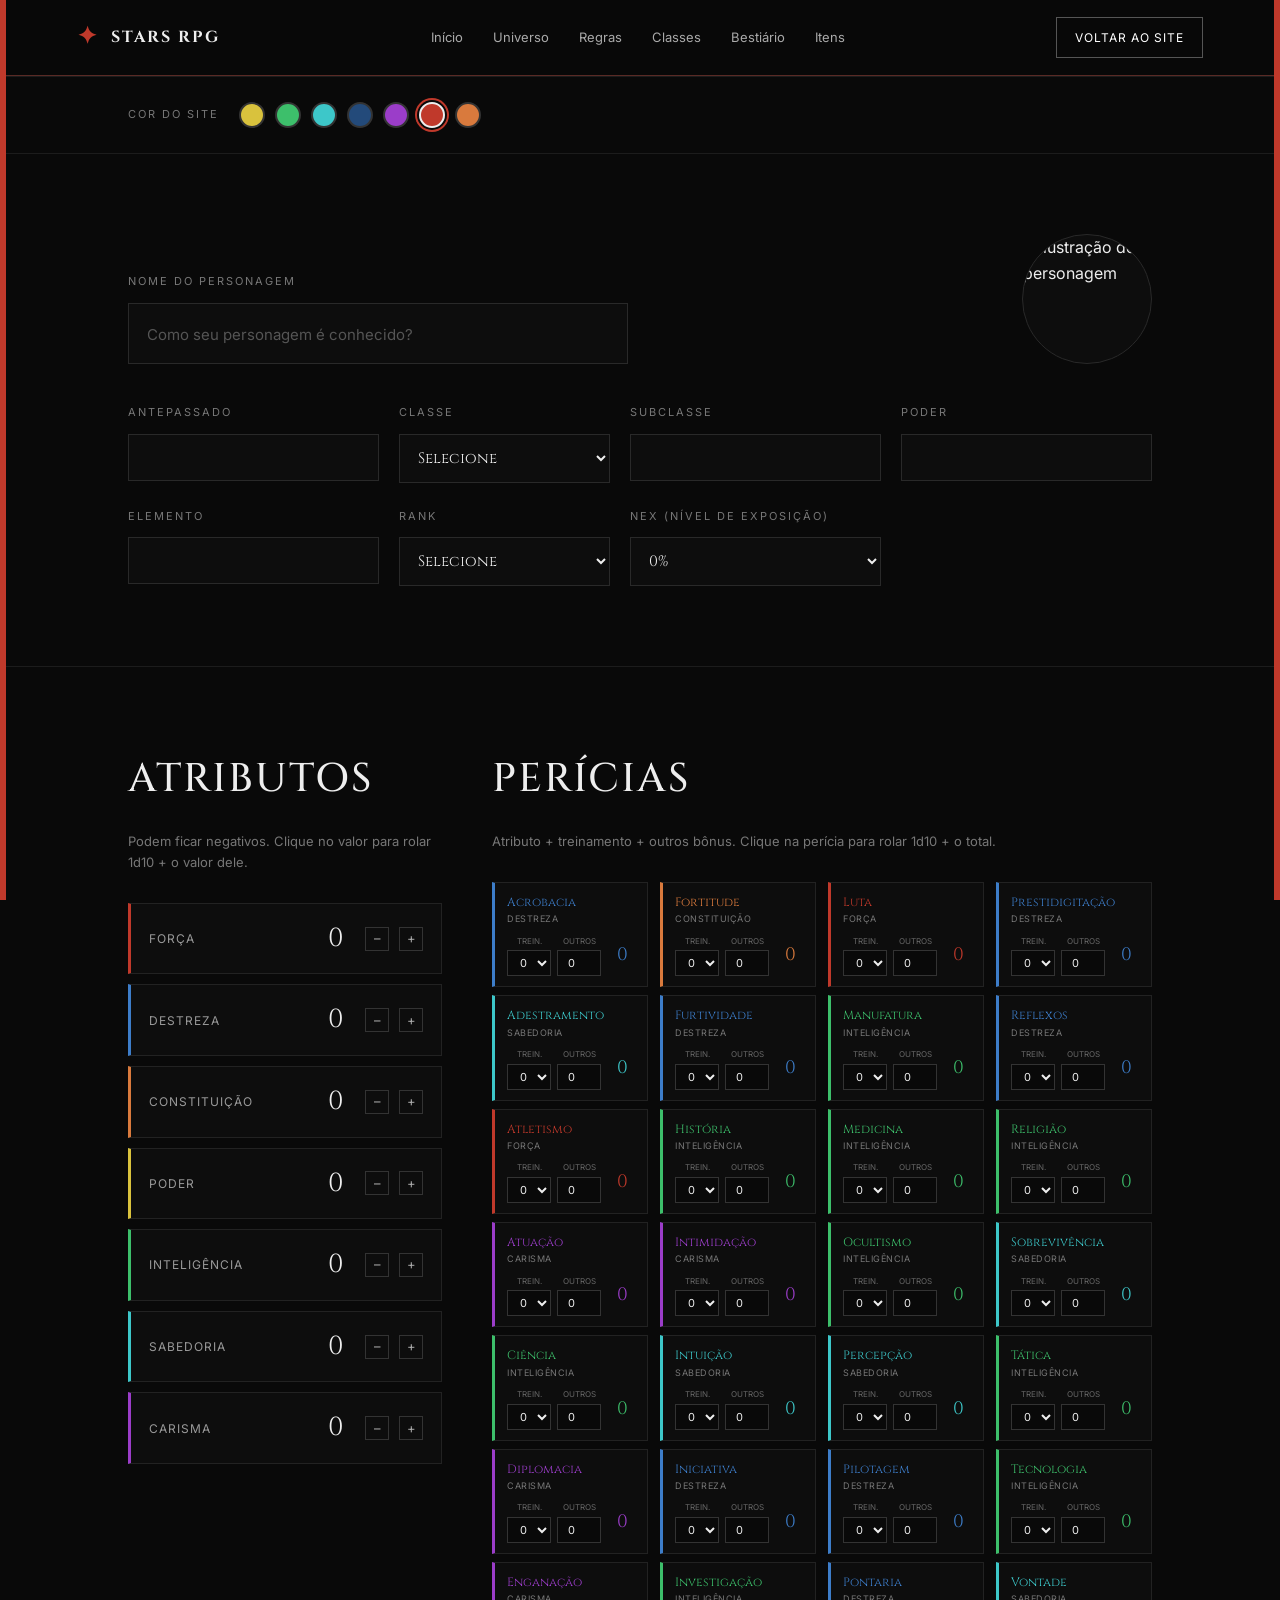
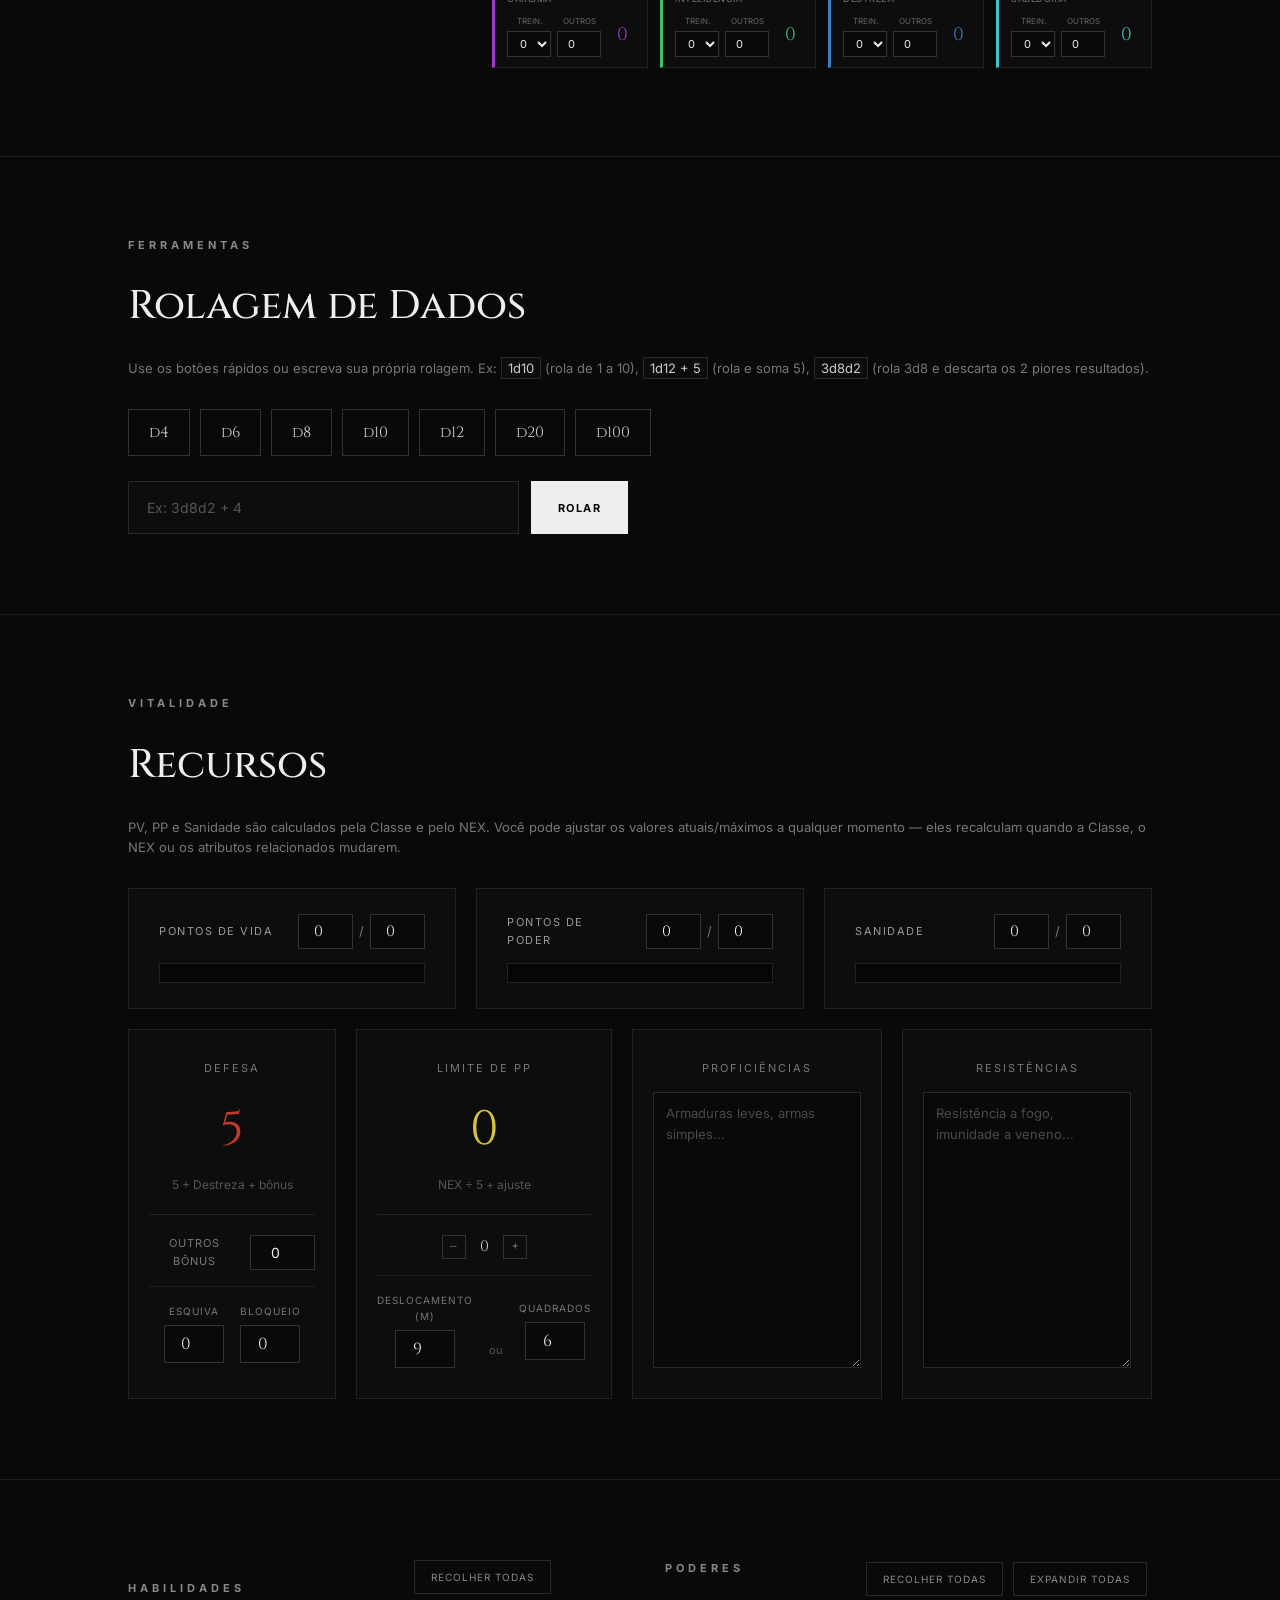
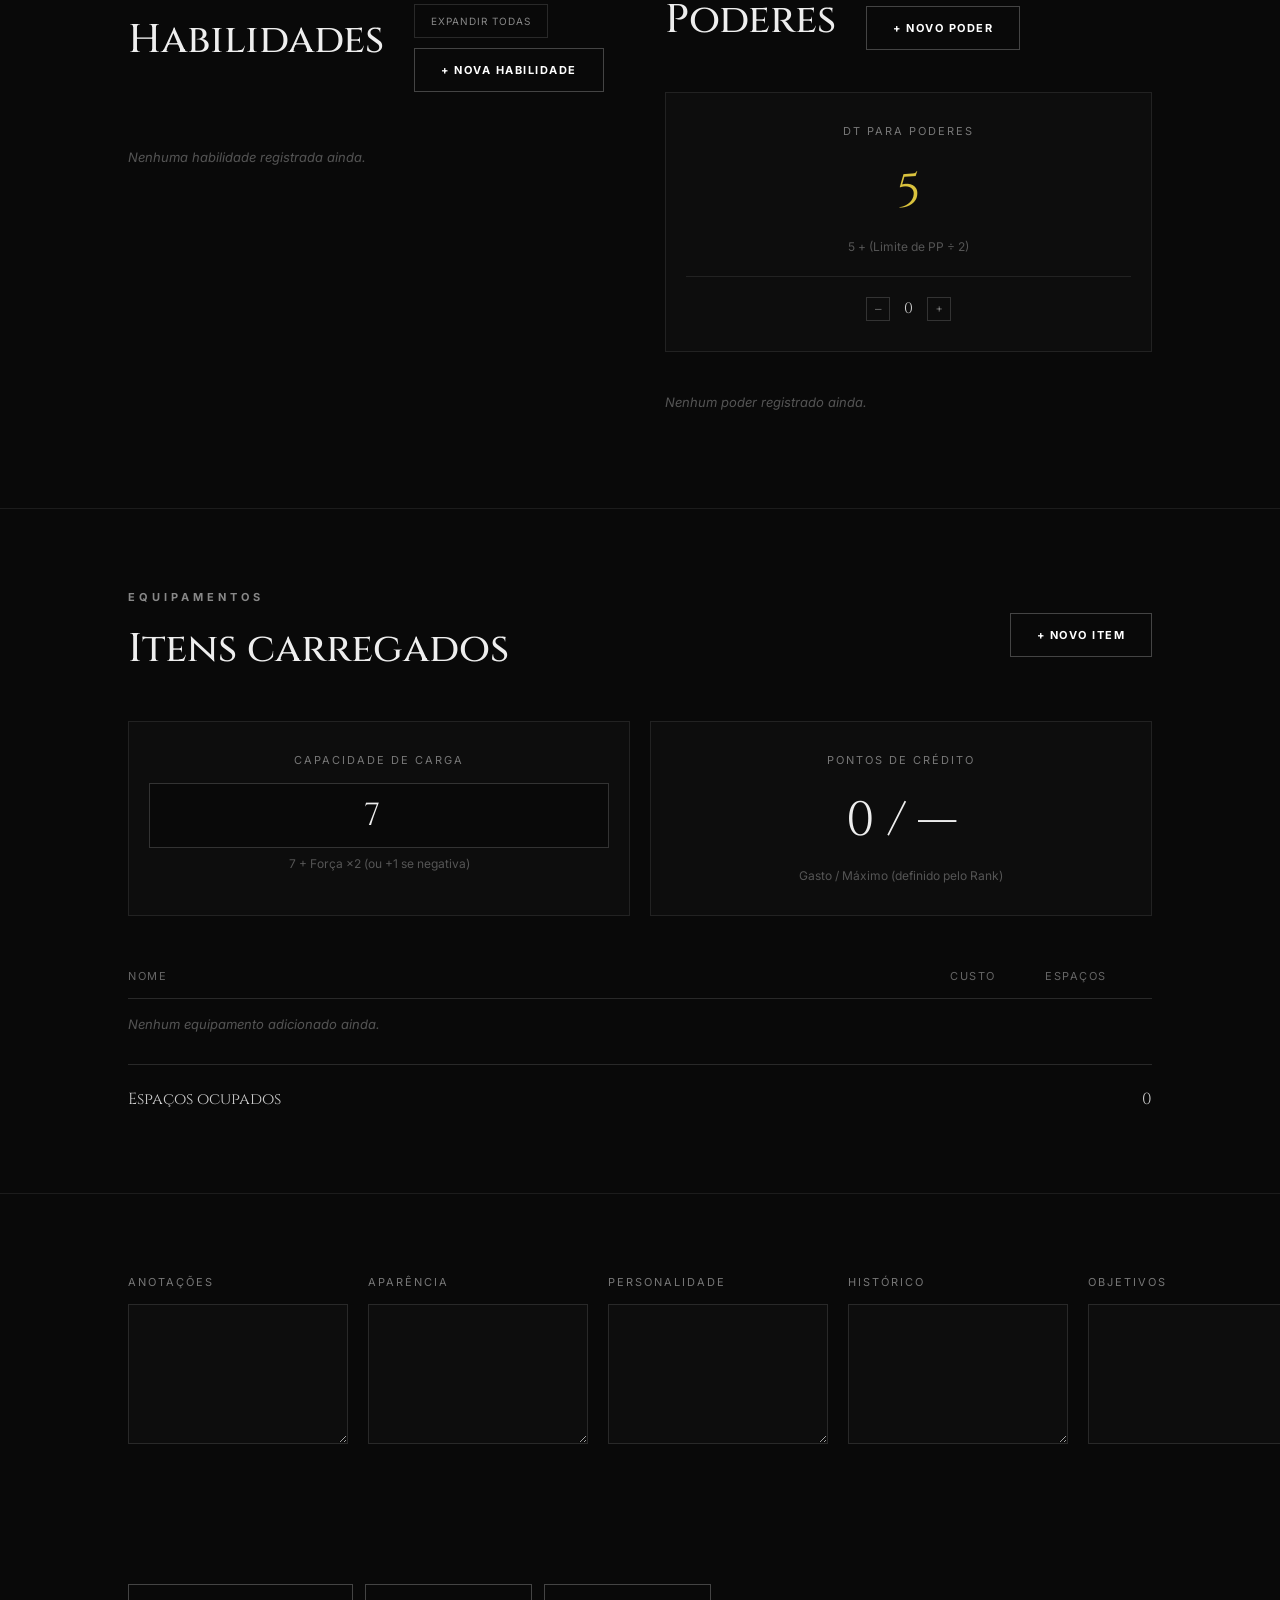
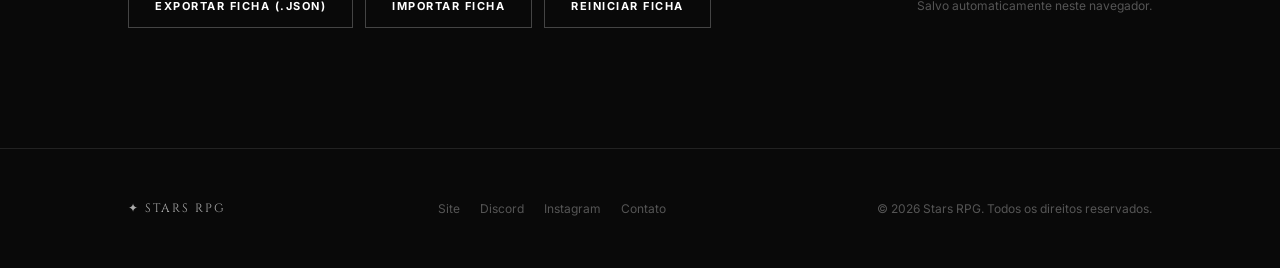
==== ficha.html @ d57bffa5 "Add files via upload" ====
<!DOCTYPE html>
<html lang="pt-BR">
<head>
    <meta charset="UTF-8">
    <meta name="viewport" content="width=device-width, initial-scale=1.0">

    <title>Criar Personagem — Stars RPG</title>

    <link rel="preconnect" href="https://fonts.googleapis.com">
    <link rel="preconnect" href="https://fonts.gstatic.com" crossorigin>

    <link href="https://fonts.googleapis.com/css2?family=Cinzel:wght@400;500;600;700;800&family=Inter:wght@300;400;500;600;700&display=swap" rel="stylesheet">

    <link rel="stylesheet" href="style.css">
    <link rel="stylesheet" href="ficha.css">
</head>

<body>

    <!-- ================= NAVBAR ================= -->

    <header class="navbar">

        <div class="logo">
            <span class="logo-symbol">✦</span>
            <span>STARS RPG</span>
        </div>

        <nav id="main-nav">
            <a href="index.html#inicio">Início</a>
            <a href="index.html#universo">Universo</a>
            <a href="index.html#regras">Regras</a>
            <a href="index.html#classes">Classes</a>
            <a href="index.html#bestiario">Bestiário</a>
            <a href="index.html#itens">Itens</a>
        </nav>

        <a href="index.html" class="character-button">
            Voltar ao site
        </a>

        <button class="menu-button" onclick="toggleMenu()">
            ☰
        </button>

    </header>


    <main class="sheet-page">

        <!-- ================= TEMA DO SITE ================= -->

        <section class="sheet-block theme-block">

            <span class="theme-label">Cor do site</span>

            <div class="theme-swatches" id="theme-swatches">
                <button type="button" class="theme-swatch" data-theme="amarelo" aria-label="Amarelo"></button>
                <button type="button" class="theme-swatch" data-theme="verde" aria-label="Verde"></button>
                <button type="button" class="theme-swatch" data-theme="ciano" aria-label="Ciano"></button>
                <button type="button" class="theme-swatch" data-theme="azul-escuro" aria-label="Azul Escuro"></button>
                <button type="button" class="theme-swatch" data-theme="roxo" aria-label="Roxo"></button>
                <button type="button" class="theme-swatch" data-theme="vermelho" aria-label="Vermelho"></button>
                <button type="button" class="theme-swatch" data-theme="laranja" aria-label="Laranja"></button>
            </div>

        </section>


        <!-- ================= IDENTIDADE ================= -->

        <section class="sheet-block identity-block">

            <div class="identity-layout">

                <div class="field-group">
                    <label for="char-name">Nome do personagem</label>
                    <input
                        type="text"
                        id="char-name"
                        placeholder="Como seu personagem é conhecido?"
                        autocomplete="off"
                    >
                </div>

                <div class="identity-portrait" id="identity-portrait" title="Clique para escolher uma foto">
                    <img src="assets/personagem-exemplo.png" alt="Ilustração de personagem" id="portrait-img">
                    <div class="identity-portrait-overlay">Trocar foto</div>
                    <input type="file" id="portrait-input" accept="image/*" hidden>
                </div>

            </div>

            <div class="identity-details-grid">

                <div class="field-group">
                    <label for="char-antepassado">Antepassado</label>
                    <input type="text" id="char-antepassado" autocomplete="off">
                </div>

                <div class="field-group">
                    <label for="char-classe">Classe</label>
                    <select id="char-classe">
                        <option value="">Selecione</option>
                        <option value="duelista">Duelista</option>
                        <option value="especialista">Especialista</option>
                        <option value="individualista">Individualista</option>
                    </select>
                </div>

                <div class="field-group">
                    <label for="char-subclasse">Subclasse</label>
                    <input type="text" id="char-subclasse" autocomplete="off">
                </div>

                <div class="field-group">
                    <label for="char-poder">Poder</label>
                    <input type="text" id="char-poder" autocomplete="off">
                </div>

                <div class="field-group">
                    <label for="char-elemento">Elemento</label>
                    <input type="text" id="char-elemento" autocomplete="off">
                </div>

                <div class="field-group">
                    <label for="char-rank">Rank</label>
                    <select id="char-rank">
                        <option value="">Selecione</option>
                        <option value="E">E</option>
                        <option value="D">D</option>
                        <option value="C">C</option>
                        <option value="B">B</option>
                        <option value="A">A</option>
                        <option value="S">S</option>
                        <option value="Z">Z</option>
                    </select>
                </div>

                <div class="field-group">
                    <label for="char-nex">NEX (Nível de Exposição)</label>
                    <select id="char-nex"></select>
                </div>

            </div>

        </section>


        <!-- ================= ATRIBUTOS + PERÍCIAS ================= -->

        <section class="sheet-block attr-skills-block">

            <div class="attr-skills-grid">

                <div class="attr-column">

                    <h2 class="column-title">ATRIBUTOS</h2>

                    <p class="sheet-block-hint">
                        Podem ficar negativos. Clique no valor para rolar 1d10 + o valor dele.
                    </p>

                    <div class="attributes-row" id="attributes-grid"></div>

                </div>

                <div class="skills-column">

                    <h2 class="column-title">PERÍCIAS</h2>

                    <p class="sheet-block-hint">
                        Atributo + treinamento + outros bônus. Clique na perícia para rolar 1d10 + o total.
                    </p>

                    <div class="skills-list" id="skills-list"></div>

                </div>

            </div>

        </section>


        <!-- ================= ROLAGEM DE DADOS ================= -->

        <section class="sheet-block dice-block">

            <p class="section-label">
                FERRAMENTAS
            </p>

            <h2>Rolagem de Dados</h2>

            <p class="sheet-block-hint">
                Use os botões rápidos ou escreva sua própria rolagem. Ex: <code>1d10</code> (rola de 1 a 10), <code>1d12 + 5</code> (rola e soma 5), <code>3d8d2</code> (rola 3d8 e descarta os 2 piores resultados).
            </p>

            <div class="dice-quick-buttons">
                <button type="button" class="dice-quick-btn" data-sides="4">d4</button>
                <button type="button" class="dice-quick-btn" data-sides="6">d6</button>
                <button type="button" class="dice-quick-btn" data-sides="8">d8</button>
                <button type="button" class="dice-quick-btn" data-sides="10">d10</button>
                <button type="button" class="dice-quick-btn" data-sides="12">d12</button>
                <button type="button" class="dice-quick-btn" data-sides="20">d20</button>
                <button type="button" class="dice-quick-btn" data-sides="100">d100</button>
            </div>

            <div class="dice-custom-form">
                <input type="text" id="dice-custom-input" placeholder="Ex: 3d8d2 + 4" autocomplete="off">
                <button type="button" class="primary-button" id="dice-custom-roll">Rolar</button>
            </div>

        </section>


        <!-- ================= RECURSOS ================= -->

        <section class="sheet-block resources-block">

            <p class="section-label">
                VITALIDADE
            </p>

            <h2>Recursos</h2>

            <p class="sheet-block-hint">
                PV, PP e Sanidade são calculados pela Classe e pelo NEX. Você pode ajustar os valores atuais/máximos a qualquer momento — eles recalculam quando a Classe, o NEX ou os atributos relacionados mudarem.
            </p>

            <div class="resource-bars" id="resource-bars"></div>

            <div class="derived-grid defense-grid">

                <div class="derived-stat defense-stat">
                    <span class="derived-label">Defesa</span>
                    <span class="derived-value" id="defesa-value">5</span>
                    <span class="derived-formula">5 + Destreza + bônus</span>

                    <div class="defense-bonus-field">
                        <label for="defesa-bonus">Outros bônus</label>
                        <input type="number" id="defesa-bonus" value="0">
                    </div>

                    <div class="sub-stats-row">
                        <label>Esquiva
                            <input type="number" id="esquiva-input">
                        </label>
                        <label>Bloqueio
                            <input type="number" id="bloqueio-input">
                        </label>
                    </div>
                </div>

                <div class="derived-stat pplimit-stat">
                    <span class="derived-label">Limite de PP</span>
                    <span class="derived-value" id="pplimit-value">0</span>
                    <span class="derived-formula">NEX ÷ 5 + ajuste</span>

                    <div class="pplimit-adjust">
                        <button type="button" class="attr-btn" id="pplimit-minus" aria-label="Diminuir limite de PP">–</button>
                        <span id="pplimit-bonus-display">0</span>
                        <button type="button" class="attr-btn" id="pplimit-plus" aria-label="Aumentar limite de PP">+</button>
                    </div>

                    <div class="sub-stats-row deslocamento-row">
                        <label>Deslocamento (m)
                            <input type="number" id="desloc-metros">
                        </label>
                        <span class="deslocamento-ou">ou</span>
                        <label>Quadrados
                            <input type="number" id="desloc-quadrados">
                        </label>
                    </div>
                </div>

                <div class="derived-stat text-stat">
                    <span class="derived-label">Proficiências</span>
                    <textarea id="proficiencias-input" placeholder="Armaduras leves, armas simples..."></textarea>
                </div>

                <div class="derived-stat text-stat">
                    <span class="derived-label">Resistências</span>
                    <textarea id="resistencias-input" placeholder="Resistência a fogo, imunidade a veneno..."></textarea>
                </div>

            </div>

        </section>


        <!-- ================= HABILIDADES + PODERES ================= -->

        <section class="sheet-block powers-abilities-block">

            <div class="powers-abilities-grid">

                <div class="abilities-column">

                    <div class="block-header">
                        <div>
                            <p class="section-label">HABILIDADES</p>
                            <h2>Habilidades</h2>
                        </div>

                        <div class="block-header-actions">
                            <button type="button" class="ghost-button" id="collapse-all-abilities">
                                Recolher todas
                            </button>
                            <button type="button" class="ghost-button" id="expand-all-abilities">
                                Expandir todas
                            </button>
                            <button type="button" class="secondary-button" id="add-ability">
                                + Nova habilidade
                            </button>
                        </div>
                    </div>

                    <div class="abilities-list" id="abilities-list"></div>

                </div>

                <div class="powers-column">

                    <div class="block-header">
                        <div>
                            <p class="section-label">PODERES</p>
                            <h2>Poderes</h2>
                        </div>

                        <div class="block-header-actions">
                            <button type="button" class="ghost-button" id="collapse-all-powers">
                                Recolher todas
                            </button>
                            <button type="button" class="ghost-button" id="expand-all-powers">
                                Expandir todas
                            </button>
                            <button type="button" class="secondary-button" id="add-power">
                                + Novo poder
                            </button>
                        </div>
                    </div>

                    <div class="derived-stat dtpoderes-stat">
                        <span class="derived-label">DT para Poderes</span>
                        <span class="derived-value" id="dtpoderes-value">5</span>
                        <span class="derived-formula">5 + (Limite de PP ÷ 2)</span>

                        <div class="pplimit-adjust">
                            <button type="button" class="attr-btn" id="dtpoderes-minus" aria-label="Diminuir DT para Poderes">–</button>
                            <span id="dtpoderes-bonus-display">0</span>
                            <button type="button" class="attr-btn" id="dtpoderes-plus" aria-label="Aumentar DT para Poderes">+</button>
                        </div>
                    </div>

                    <div class="powers-list" id="powers-list"></div>

                </div>

            </div>

        </section>


        <!-- ================= EQUIPAMENTOS ================= -->

        <section class="sheet-block equipment-block">

            <div class="block-header">

                <div>
                    <p class="section-label">EQUIPAMENTOS</p>
                    <h2>Itens carregados</h2>
                </div>

                <button type="button" class="secondary-button" id="add-equipment">
                    + Novo item
                </button>

            </div>

            <div class="derived-grid equipment-stats-grid">

                <div class="derived-stat capacity-stat">
                    <span class="derived-label">Capacidade de Carga</span>
                    <input type="number" id="capacidade-carga" class="capacity-input">
                    <span class="derived-formula">7 + Força ×2 (ou +1 se negativa)</span>
                </div>

                <div class="derived-stat credits-stat">
                    <span class="derived-label">Pontos de Crédito</span>
                    <span class="derived-value" id="credits-value">0 / 0</span>
                    <span class="derived-formula">Gasto / Máximo (definido pelo Rank)</span>
                </div>

            </div>

            <div class="equipment-table" id="equipment-table">

                <div class="equipment-row equipment-header">
                    <span>Nome</span>
                    <span>Custo</span>
                    <span>Espaços</span>
                    <span></span>
                </div>

            </div>

            <div class="equipment-rows" id="equipment-rows"></div>

            <div class="equipment-total">
                <span>Espaços ocupados</span>
                <span id="equipment-total-slots">0</span>
            </div>

        </section>


        <!-- ================= EXTRAS ================= -->

        <section class="sheet-block extras-block">

            <div class="extras-grid">

                <div class="field-group">
                    <label for="extra-anotacoes">Anotações</label>
                    <textarea id="extra-anotacoes"></textarea>
                </div>

                <div class="field-group">
                    <label for="extra-aparencia">Aparência</label>
                    <textarea id="extra-aparencia"></textarea>
                </div>

                <div class="field-group">
                    <label for="extra-personalidade">Personalidade</label>
                    <textarea id="extra-personalidade"></textarea>
                </div>

                <div class="field-group">
                    <label for="extra-historico">Histórico</label>
                    <textarea id="extra-historico"></textarea>
                </div>

                <div class="field-group">
                    <label for="extra-objetivos">Objetivos</label>
                    <textarea id="extra-objetivos"></textarea>
                </div>

            </div>

        </section>


        <!-- ================= AÇÕES ================= -->

        <section class="sheet-actions">

            <div class="sheet-actions-buttons">
                <button type="button" class="secondary-button" id="export-sheet">
                    Exportar ficha (.json)
                </button>

                <button type="button" class="secondary-button" id="import-sheet">
                    Importar ficha
                </button>

                <input type="file" id="import-file-input" accept="application/json" hidden>

                <button type="button" class="secondary-button" id="reset-sheet">
                    Reiniciar ficha
                </button>
            </div>

            <p class="save-note">
                Salvo automaticamente neste navegador.
            </p>

        </section>

    </main>


    <!-- ================= FOOTER ================= -->

    <footer>

        <div class="footer-logo">
            ✦ STARS RPG
        </div>

        <div class="footer-links">
            <a href="index.html#inicio">Site</a>
            <a href="#">Discord</a>
            <a href="#">Instagram</a>
            <a href="#">Contato</a>
        </div>

        <p>
            © 2026 Stars RPG. Todos os direitos reservados.
        </p>

    </footer>


    <!-- ================= POP-UPS DE ROLAGEM ================= -->

    <div class="roll-toast-container" id="roll-toast-container"></div>


    <script src="script.js"></script>
    <script src="ficha.js"></script>

</body>
</html>
---- style.css ----
/* =========================================
   RESET
========================================= */

* {
    margin: 0;
    padding: 0;
    box-sizing: border-box;
}

:root {
    --site-accent: #c0392b;
}


/* =========================================
   COR DE TEMA DO SITE (bordas laterais)
========================================= */

body::before,
body::after {
    content: "";

    position: fixed;

    top: 0;
    bottom: 0;

    width: 6px;

    background: var(--site-accent);

    z-index: 3000;

    pointer-events: none;

    transition: background-color 0.3s ease;
}

body::before {
    left: 0;
}

body::after {
    right: 0;
}

html {
    scroll-behavior: smooth;
}

body {
    background: #090909;
    color: #eeeeee;
    font-family: "Inter", sans-serif;
    line-height: 1.6;
}

a {
    color: inherit;
    text-decoration: none;
}

button {
    font-family: inherit;
    cursor: pointer;
}


/* =========================================
   NAVBAR
========================================= */

.navbar {
    position: fixed;
    top: 0;
    left: 0;

    width: 100%;
    height: 76px;

    display: flex;
    align-items: center;
    justify-content: space-between;

    padding: 0 6%;

    background: rgba(9, 9, 9, 0.88);
    backdrop-filter: blur(15px);

    border-bottom: 1px solid #222;
    border-bottom-color: color-mix(in srgb, var(--site-accent) 35%, #222);

    z-index: 1000;

    transition: border-color 0.3s ease;
}

.logo {
    display: flex;
    align-items: center;
    gap: 12px;

    font-family: "Cinzel", serif;
    font-weight: 700;
    letter-spacing: 2px;
}

.logo-symbol {
    font-size: 24px;

    color: var(--site-accent);

    transition: color 0.3s ease;
}

.navbar nav {
    display: flex;
    gap: 30px;
}

.navbar nav a {
    color: #aaa;
    font-size: 13px;
    transition: 0.3s;
}

.navbar nav a:hover {
    color: white;
}

.character-button {
    display: inline-block;

    background: transparent;

    border: 1px solid #555;
    color: white;

    padding: 10px 18px;

    font-size: 12px;
    text-transform: uppercase;
    letter-spacing: 1px;

    transition: 0.3s;
}

.character-button:hover {
    background: white;
    color: black;
}

.menu-button {
    display: none;

    background: none;
    border: none;

    color: white;
    font-size: 25px;
}


/* =========================================
   HERO
========================================= */

.hero {
    min-height: 100vh;

    display: flex;
    align-items: center;

    padding: 150px 10% 80px;

    position: relative;
    overflow: hidden;

    background:
        radial-gradient(
            circle at 70% 40%,
            rgba(130, 40, 40, 0.18),
            transparent 40%
        ),
        #090909;
}

.hero-content {
    max-width: 720px;
    position: relative;
    z-index: 2;
}

.eyebrow,
.section-label {
    color: #888;

    font-size: 11px;
    font-weight: 700;

    letter-spacing: 4px;

    margin-bottom: 20px;
}

.hero h1 {
    font-family: "Cinzel", serif;

    font-size: clamp(55px, 8vw, 110px);

    line-height: 0.95;

    font-weight: 500;
}

.hero h1 span {
    color: #a94b4b;
}

.hero-description {
    max-width: 560px;

    margin-top: 30px;

    color: #999;

    font-size: 17px;
}

.hero-buttons {
    display: flex;
    gap: 15px;

    margin-top: 40px;
}


/* =========================================
   BUTTONS
========================================= */

.primary-button,
.secondary-button {
    display: inline-block;

    padding: 14px 26px;

    text-transform: uppercase;

    font-size: 11px;
    font-weight: 700;

    letter-spacing: 1.5px;

    text-align: center;

    transition: 0.3s;
}

.primary-button {
    background: #eee;
    color: #080808;

    border: 1px solid #eee;
}

.primary-button:hover {
    background: transparent;
    color: white;
}

.secondary-button {
    background: transparent;
    color: white;

    border: 1px solid #444;
}

.secondary-button:hover {
    border-color: white;
}


/* =========================================
   HERO DECORATION
========================================= */

.hero-decoration {
    position: absolute;

    right: 5%;
    top: 50%;

    transform: translateY(-50%);

    width: 500px;
    height: 500px;
}

.magic-circle {
    width: 400px;
    height: 400px;

    border: 1px solid rgba(180, 180, 180, 0.15);
    border-radius: 50%;

    position: absolute;

    top: 50%;
    left: 50%;

    transform: translate(-50%, -50%);

    box-shadow:
        0 0 80px rgba(150, 50, 50, 0.1),
        inset 0 0 80px rgba(150, 50, 50, 0.08);
}

.magic-circle::before {
    content: "";

    position: absolute;

    inset: 50px;

    border: 1px solid rgba(180, 180, 180, 0.12);

    transform: rotate(45deg);
}

.magic-circle::after {
    content: "✦";

    position: absolute;

    top: 50%;
    left: 50%;

    transform: translate(-50%, -50%);

    font-size: 80px;

    color: rgba(255,255,255,0.08);
}

.floating-rune {
    position: absolute;

    color: #666;

    font-size: 30px;

    animation: float 4s ease-in-out infinite;
}

.rune-1 {
    top: 20%;
    right: 10%;
}

.rune-2 {
    bottom: 20%;
    left: 10%;

    animation-delay: 1s;
}

.rune-3 {
    top: 10%;
    left: 30%;

    animation-delay: 2s;
}

@keyframes float {

    0%, 100% {
        transform: translateY(0);
    }

    50% {
        transform: translateY(-15px);
    }
}


/* =========================================
   INTRO
========================================= */

.intro {
    padding: 150px 20%;

    text-align: center;

    border-top: 1px solid #181818;
    border-bottom: 1px solid #181818;
}

.intro h2,
.section h2,
.rules-section h2,
.dice-section h2,
.final-cta h2 {

    font-family: "Cinzel", serif;

    font-weight: 500;

    font-size: clamp(38px, 5vw, 65px);

    line-height: 1.1;
}

.intro > p:last-child {
    max-width: 650px;

    margin: 30px auto 0;

    color: #888;

    font-size: 16px;
}


/* =========================================
   GENERAL SECTIONS
========================================= */

.section {
    padding: 130px 10%;
}

.section-header {
    display: flex;

    justify-content: space-between;
    align-items: end;

    margin-bottom: 60px;
}

.section-header > p {
    max-width: 350px;

    color: #777;
}


/* =========================================
   LORE CARDS
========================================= */

.cards {
    display: grid;

    grid-template-columns:
        repeat(3, 1fr);

    gap: 20px;
}

.lore-card {
    padding: 40px;

    min-height: 320px;

    border: 1px solid #222;

    background: #0d0d0d;

    transition: 0.4s;
}

.lore-card:hover {
    transform: translateY(-8px);

    border-color: #444;

    background: #111;
}

.card-icon {
    font-size: 35px;

    margin-bottom: 40px;

    color: #888;
}

.lore-card h3 {
    font-family: "Cinzel", serif;

    font-size: 23px;

    margin-bottom: 15px;
}

.lore-card p {
    color: #777;

    font-size: 14px;
}

.lore-card a {
    display: inline-block;

    margin-top: 30px;

    font-size: 12px;

    text-transform: uppercase;

    letter-spacing: 1px;

    color: #aaa;
}


/* =========================================
   RULES
========================================= */

.rules-section {
    padding: 130px 10%;

    display: grid;

    grid-template-columns: 1fr 1fr;

    gap: 100px;

    background: #0d0d0d;

    border-top: 1px solid #1c1c1c;
    border-bottom: 1px solid #1c1c1c;
}

.rules-content p:not(.section-label) {
    color: #777;

    max-width: 500px;

    margin: 30px 0;
}

.rules-section h2 span {
    color: #a94b4b;
}

.rules-grid {
    display: grid;

    grid-template-columns: 1fr 1fr;

    gap: 20px;
}

.rule {
    padding: 30px;

    border: 1px solid #222;
}

.rule strong {
    color: #555;

    font-size: 13px;
}

.rule h3 {
    font-family: "Cinzel", serif;

    margin: 20px 0 10px;
}

.rule p {
    color: #666;

    font-size: 13px;
}


/* =========================================
   CLASSES
========================================= */

.class-grid {
    display: grid;

    grid-template-columns:
        repeat(3, 1fr);

    gap: 20px;
}

.class-card {
    min-height: 450px;

    padding: 40px;

    position: relative;

    overflow: hidden;

    border: 1px solid #292929;

    background:
        linear-gradient(
            145deg,
            #151515,
            #0a0a0a
        );

    transition: 0.4s;
}

.class-card:hover {
    transform: translateY(-10px);

    border-color: #555;
}

.class-number {
    font-family: "Cinzel", serif;

    font-size: 80px;

    color: #202020;

    position: absolute;

    right: 20px;
    top: 10px;
}

.class-card h3 {
    position: relative;

    margin-top: 200px;

    font-family: "Cinzel", serif;

    font-size: 30px;
}

.class-card p {
    position: relative;

    margin-top: 15px;

    color: #777;
}

.class-tags {
    position: absolute;

    bottom: 30px;

    display: flex;

    gap: 8px;
}

.class-tags span {
    border: 1px solid #333;

    padding: 6px 10px;

    font-size: 10px;

    text-transform: uppercase;

    color: #888;
}


/* =========================================
   BESTIÁRIO
========================================= */

.dark-section {
    background: #070707;
}

.monster-grid {
    display: grid;

    grid-template-columns:
        repeat(3, 1fr);

    gap: 15px;
}

.monster-card {
    display: flex;

    align-items: center;

    gap: 25px;

    padding: 25px;

    border: 1px solid #222;

    transition: 0.3s;
}

.monster-card:hover {
    border-color: #555;
}

.monster-symbol {
    width: 70px;
    height: 70px;

    display: grid;
    place-items: center;

    border: 1px solid #333;

    font-size: 25px;

    color: #777;
}

.danger {
    font-size: 9px;

    letter-spacing: 2px;

    color: #a94b4b;
}

.monster-card h3 {
    font-family: "Cinzel", serif;

    margin: 5px 0;
}

.monster-card p {
    color: #666;

    font-size: 12px;
}


/* =========================================
   DADOS
========================================= */

.dice-section {
    padding: 100px 10%;

    display: flex;

    justify-content: space-between;
    align-items: center;

    gap: 50px;

    border-top: 1px solid #1d1d1d;
}

.dice-section > div:first-child {
    max-width: 500px;
}

.dice-section p:not(.section-label) {
    color: #777;

    margin-top: 20px;
}

.dice-box {
    min-width: 400px;

    padding: 40px;

    border: 1px solid #292929;

    text-align: center;

    background: #0d0d0d;
}

#dice-result {
    font-family: "Cinzel", serif;

    font-size: 90px;

    margin-bottom: 30px;

    transition: transform 0.15s ease;
}

#dice-result.rolling {
    transform: scale(1.15);
    color: #a94b4b;
}

.dice-buttons {
    display: flex;

    justify-content: center;

    flex-wrap: wrap;

    gap: 8px;
}

.dice-buttons button {
    padding: 10px 15px;

    background: transparent;

    border: 1px solid #333;

    color: #aaa;

    transition: 0.2s;
}

.dice-buttons button:hover {
    background: #eee;

    color: #000;
}


/* =========================================
   FINAL CTA
========================================= */

.final-cta {
    padding: 170px 10%;

    text-align: center;

    border-top: 1px solid #1c1c1c;

    background:
        radial-gradient(
            circle,
            rgba(130, 40, 40, 0.12),
            transparent 60%
        );
}

.final-cta p:not(.section-label) {
    color: #777;

    max-width: 600px;

    margin: 25px auto 35px;
}


/* =========================================
   FOOTER
========================================= */

footer {
    padding: 50px 10%;

    display: flex;

    justify-content: space-between;
    align-items: center;

    border-top: 1px solid #222;

    color: #555;

    font-size: 12px;
}

.footer-logo {
    font-family: "Cinzel", serif;

    color: #aaa;

    letter-spacing: 2px;
}

.footer-links {
    display: flex;

    gap: 20px;
}

.footer-links a:hover {
    color: white;
}


/* =========================================
   RESPONSIVE
========================================= */

@media (max-width: 900px) {

    .navbar nav,
    .character-button {
        display: none;
    }

    .menu-button {
        display: block;
    }

    .navbar nav.active {
        display: flex;

        position: absolute;

        top: 76px;
        left: 0;

        width: 100%;

        flex-direction: column;

        padding: 25px;

        background: #0b0b0b;

        border-bottom: 1px solid #222;
    }

    .hero {
        padding-left: 7%;
        padding-right: 7%;
    }

    .hero-decoration {
        opacity: 0.3;

        right: -150px;
    }

    .cards,
    .class-grid,
    .monster-grid {
        grid-template-columns: 1fr;
    }

    .rules-section {
        grid-template-columns: 1fr;
    }

    .section-header {
        flex-direction: column;

        align-items: start;

        gap: 20px;
    }

    .dice-section {
        flex-direction: column;

        align-items: start;
    }

    .dice-box {
        width: 100%;
        min-width: 0;
    }

    footer {
        flex-direction: column;

        gap: 25px;

        text-align: center;
    }
}

@media (max-width: 600px) {

    .hero h1 {
        font-size: 55px;
    }

    .hero-buttons {
        flex-direction: column;
    }

    .intro {
        padding: 100px 8%;
    }

    .section,
    .rules-section {
        padding: 90px 7%;
    }

    .rules-grid {
        grid-template-columns: 1fr;
    }

}
---- ficha.css ----
/* =========================================
   SHEET PAGE — BASE
========================================= */

.sheet-page {
    padding-top: 76px;
}

.sheet-block {
    padding: 80px 10%;

    border-top: 1px solid #1c1c1c;
}

.sheet-block h2 {
    font-family: "Cinzel", serif;

    font-weight: 500;

    font-size: clamp(28px, 3.5vw, 40px);

    margin-bottom: 40px;
}

.sheet-block-hint {
    color: #777;

    font-size: 13px;

    margin: -20px 0 30px;
}

.block-header {
    display: flex;

    justify-content: space-between;
    align-items: center;

    gap: 30px;

    margin-bottom: 40px;
}

.block-header h2 {
    margin-bottom: 0;
}

.block-header .section-label {
    margin-bottom: 10px;
}

.block-header-actions {
    display: flex;

    align-items: center;

    gap: 10px;

    flex-wrap: wrap;
}

.ghost-button {
    background: transparent;

    border: 1px solid #292929;

    color: #888;

    padding: 10px 16px;

    font-size: 10px;
    text-transform: uppercase;
    letter-spacing: 1px;

    white-space: nowrap;

    transition: 0.2s;
}

.ghost-button:hover {
    border-color: var(--site-accent);
    color: var(--site-accent);
}


/* =========================================
   TEMA DO SITE
========================================= */

.theme-block {
    display: flex;

    align-items: center;

    gap: 20px;

    flex-wrap: wrap;

    padding: 25px 10%;
}

.theme-label {
    font-size: 11px;

    text-transform: uppercase;
    letter-spacing: 2px;

    color: #777;
}

.theme-swatches {
    display: flex;

    gap: 10px;
}

.theme-swatch {
    width: 26px;
    height: 26px;

    border-radius: 50%;

    border: 2px solid #333;

    cursor: pointer;

    transition: 0.2s;
}

.theme-swatch:hover {
    transform: scale(1.15);
}

.theme-swatch.active {
    border-color: #eee;
    box-shadow: 0 0 0 2px #090909, 0 0 0 4px currentColor;
}

.theme-swatch[data-theme="amarelo"] { background: #d9c23d; color: #d9c23d; }
.theme-swatch[data-theme="verde"] { background: #3dbf6b; color: #3dbf6b; }
.theme-swatch[data-theme="ciano"] { background: #3dc7c9; color: #3dc7c9; }
.theme-swatch[data-theme="azul-escuro"] { background: #234a7a; color: #234a7a; }
.theme-swatch[data-theme="roxo"] { background: #9b3dc9; color: #9b3dc9; }
.theme-swatch[data-theme="vermelho"] { background: #c0392b; color: #c0392b; }
.theme-swatch[data-theme="laranja"] { background: #d97a3d; color: #d97a3d; }


/* =========================================
   IDENTIDADE
========================================= */

.identity-layout {
    display: flex;

    align-items: flex-end;
    justify-content: space-between;

    gap: 40px;

    margin-bottom: 40px;
}

.field-group {
    display: flex;
    flex-direction: column;

    gap: 12px;

    max-width: 500px;

    flex: 1;
}

.identity-portrait {
    position: relative;

    flex-shrink: 0;

    width: 130px;
    height: 130px;

    border: 1px solid #292929;
    border-radius: 50%;

    overflow: hidden;

    background: #0d0d0d;

    cursor: pointer;
}

.identity-portrait img {
    width: 100%;
    height: 100%;

    object-fit: cover;
    object-position: top center;

    filter: grayscale(15%);
}

.identity-portrait-overlay {
    position: absolute;

    inset: 0;

    display: flex;

    align-items: center;
    justify-content: center;

    background: rgba(0, 0, 0, 0.65);

    color: #eee;

    font-size: 11px;

    text-transform: uppercase;
    letter-spacing: 1px;

    text-align: center;

    padding: 10px;

    opacity: 0;

    transition: opacity 0.25s;
}

.identity-portrait:hover .identity-portrait-overlay {
    opacity: 1;
}

.field-group label {
    font-size: 11px;

    text-transform: uppercase;
    letter-spacing: 2px;

    color: #777;
}

.field-group input,
.field-group select,
.field-group textarea {
    background: #0d0d0d;

    border: 1px solid #292929;

    color: #eee;

    padding: 16px 18px;

    font-family: "Cinzel", serif;
    font-size: 20px;

    transition: 0.3s;
}

.field-group input:focus,
.field-group select:focus,
.field-group textarea:focus {
    outline: none;
    border-color: var(--site-accent);
}

.field-group input::placeholder {
    color: #555;
    font-family: "Inter", sans-serif;
    font-size: 15px;
}

.identity-details-grid {
    display: grid;

    grid-template-columns: repeat(4, 1fr);

    gap: 25px 20px;
}

.identity-details-grid .field-group {
    max-width: none;
}

.identity-details-grid input,
.identity-details-grid select {
    padding: 12px 14px;

    font-size: 15px;
}


/* =========================================
   ATRIBUTOS + PERÍCIAS (lado a lado)
========================================= */

.attr-skills-grid {
    display: grid;

    grid-template-columns: 1fr 1.6fr;

    gap: 50px;
}

.column-title {
    font-family: "Cinzel", serif;

    font-size: clamp(26px, 3vw, 34px);

    margin-bottom: 8px;

    letter-spacing: 2px;
}

.attributes-row {
    display: flex;
    flex-direction: column;

    gap: 10px;
}

.attribute-card {
    display: flex;

    align-items: center;
    justify-content: space-between;

    gap: 14px;

    padding: 14px 18px;

    border: 1px solid #222;
    border-left: 3px solid var(--attr-color, #444);

    background: #0d0d0d;

    cursor: pointer;

    transition: 0.3s;
}

.attribute-card[data-attr="forca"] { --attr-color: #c0392b; }
.attribute-card[data-attr="destreza"] { --attr-color: #3d7dc9; }
.attribute-card[data-attr="constituicao"] { --attr-color: #d97a3d; }
.attribute-card[data-attr="poder"] { --attr-color: #d9c23d; }
.attribute-card[data-attr="inteligencia"] { --attr-color: #3dbf6b; }
.attribute-card[data-attr="sabedoria"] { --attr-color: #3dc7c9; }
.attribute-card[data-attr="carisma"] { --attr-color: #9b3dc9; }

.attribute-card:hover {
    border-color: #444;
}

.attribute-card:hover .attribute-value {
    color: var(--attr-color, #eee);
}

.attribute-label {
    font-size: 12px;

    text-transform: uppercase;
    letter-spacing: 1px;

    color: #999;

    flex: 1;
}

.attribute-control {
    display: flex;

    align-items: center;
    justify-content: center;

    gap: 10px;
}

.attribute-value {
    font-family: "Cinzel", serif;

    font-size: 26px;

    min-width: 30px;

    text-align: center;

    transition: color 0.2s;
}

.attribute-value.negative {
    color: var(--attr-color, #c0392b);
}

.attr-btn {
    width: 24px;
    height: 24px;

    display: flex;
    align-items: center;
    justify-content: center;

    background: transparent;

    border: 1px solid #333;

    color: #aaa;

    font-size: 13px;
    line-height: 1;

    transition: 0.2s;
}

.attr-btn:hover {
    background: #eee;
    color: #000;
}


/* =========================================
   BARRAS DE RECURSOS (PV / PP / SANIDADE)
========================================= */

.resource-bars {
    display: grid;

    grid-template-columns: repeat(3, 1fr);

    gap: 20px;

    margin-bottom: 20px;
}

.resource-bar-card {
    padding: 25px 30px;

    border: 1px solid #222;

    background: #0d0d0d;
}

.resource-bar-top {
    display: flex;

    justify-content: space-between;
    align-items: center;

    gap: 15px;

    margin-bottom: 14px;
}

.resource-bar-label {
    font-size: 11px;

    text-transform: uppercase;
    letter-spacing: 1.5px;

    color: #999;
}

.resource-bar-inputs {
    display: flex;

    align-items: center;

    gap: 6px;

    color: #777;

    font-size: 13px;
}

.resource-bar-inputs input {
    width: 55px;

    background: #090909;

    border: 1px solid #333;

    color: #eee;

    padding: 6px;

    text-align: center;

    font-family: "Cinzel", serif;
    font-size: 15px;
}

.resource-bar-inputs input:focus {
    outline: none;
    border-color: #555;
}

.resource-bar-track {
    height: 20px;

    background: #060606;

    border: 1px solid #222;

    overflow: hidden;
}

.resource-bar-fill {
    height: 100%;

    width: 0%;

    transition: width 0.3s ease;
}

.resource-bar-fill.pv-fill {
    background: linear-gradient(90deg, #6a1f1f, #c0392b);
}

.resource-bar-fill.pp-fill {
    background: linear-gradient(90deg, #6a5c1f, #d9c23d);
}

.resource-bar-fill.sanidade-fill {
    background: linear-gradient(90deg, #1f3a6a, #3d7dc9);
}

.resource-bar-card.is-low {
    filter: brightness(0.65) saturate(0.7);
}

.resource-bar-card.is-critical {
    filter: brightness(0.75);

    animation: resource-critical-blink 1.1s ease-in-out infinite;
}

@keyframes resource-critical-blink {
    0%, 100% {
        filter: brightness(0.55);
        box-shadow: none;
    }
    50% {
        filter: brightness(1.05);
        box-shadow: 0 0 16px rgba(192, 57, 43, 0.55);
    }
}


/* =========================================
   ESTATÍSTICAS DERIVADAS
========================================= */

.derived-grid {
    display: grid;

    grid-template-columns: repeat(4, 1fr);

    gap: 20px;
}

.equipment-stats-grid {
    grid-template-columns: repeat(2, 1fr);

    margin-bottom: 40px;
}

.derived-stat {
    text-align: center;

    padding: 30px 20px;

    border: 1px solid #222;

    background: #0d0d0d;
}

.derived-label {
    display: block;

    font-size: 11px;

    text-transform: uppercase;
    letter-spacing: 2px;

    color: #777;
}

.derived-value {
    display: block;

    font-family: "Cinzel", serif;

    font-size: 48px;

    margin: 14px 0 6px;

    color: #eee;
}

.defense-stat .derived-value {
    color: var(--site-accent);
}

.pplimit-stat .derived-value,
.dtpoderes-stat .derived-value {
    color: #d9c23d;
}

.derived-formula {
    display: block;

    font-size: 12px;

    color: #555;
}

.defense-bonus-field {
    display: flex;

    align-items: center;
    justify-content: center;

    gap: 10px;

    margin-top: 20px;

    padding-top: 20px;

    border-top: 1px solid #222;
}

.defense-bonus-field label {
    font-size: 11px;

    text-transform: uppercase;
    letter-spacing: 1px;

    color: #777;
}

.defense-bonus-field input {
    width: 65px;

    background: #090909;

    border: 1px solid #333;

    color: #eee;

    padding: 8px;

    text-align: center;

    font-family: "Inter", sans-serif;
    font-size: 14px;
}

.defense-bonus-field input:focus {
    outline: none;
    border-color: var(--site-accent);
}

.pplimit-adjust {
    display: flex;

    align-items: center;
    justify-content: center;

    gap: 14px;

    margin-top: 20px;

    padding-top: 20px;

    border-top: 1px solid #222;

    color: #ccc;

    font-family: "Cinzel", serif;
    font-size: 15px;
}

.sub-stats-row {
    display: flex;

    align-items: center;
    justify-content: center;

    gap: 16px;

    margin-top: 16px;

    padding-top: 16px;

    border-top: 1px solid #1c1c1c;
}

.sub-stats-row label {
    display: flex;
    flex-direction: column;

    align-items: center;

    gap: 6px;

    font-size: 10px;

    text-transform: uppercase;
    letter-spacing: 1px;

    color: #777;
}

.sub-stats-row input {
    width: 60px;

    background: #090909;

    border: 1px solid #333;

    color: #eee;

    padding: 7px;

    text-align: center;

    font-family: "Cinzel", serif;
    font-size: 16px;
}

.sub-stats-row input:focus {
    outline: none;
    border-color: var(--site-accent);
}

.deslocamento-row .deslocamento-ou {
    align-self: flex-end;

    padding-bottom: 8px;

    font-size: 11px;

    color: #555;
}

.text-stat {
    display: flex;
    flex-direction: column;
}

.text-stat textarea {
    margin-top: 14px;

    flex: 1;

    min-height: 90px;

    background: #090909;

    border: 1px solid #292929;

    color: #ddd;

    padding: 10px 12px;

    font-family: "Inter", sans-serif;
    font-size: 13px;
    line-height: 1.6;

    resize: vertical;
}

.text-stat textarea:focus {
    outline: none;
    border-color: #555;
}

.text-stat textarea::placeholder {
    color: #4a4a4a;
}

.capacity-input {
    width: 100%;

    background: #090909;

    border: 1px solid #333;

    color: #eee;

    padding: 10px;

    text-align: center;

    font-family: "Cinzel", serif;
    font-size: 32px;

    margin: 14px 0 6px;
}

.capacity-input:focus {
    outline: none;
    border-color: var(--site-accent);
}


/* =========================================
   PERÍCIAS
========================================= */

.skills-list {
    column-count: 4;
    column-gap: 12px;
}

.skill-row {
    display: grid;

    grid-template-columns: 1fr auto;
    grid-template-areas:
        "name name"
        "inputs total";

    row-gap: 8px;
    column-gap: 8px;

    align-items: center;

    padding: 10px 12px;

    margin-bottom: 8px;

    border: 1px solid #222;
    border-left: 3px solid var(--skill-color, #444);

    background: #0d0d0d;

    break-inside: avoid;

    cursor: pointer;

    transition: 0.2s;
}

.skill-row:hover {
    border-color: #555;
    border-left-color: var(--skill-color, #555);
    background: #111;
}

.skill-name-group {
    grid-area: name;

    display: flex;
    flex-direction: column;

    min-width: 0;
}

.skill-name {
    font-family: "Cinzel", serif;
    font-size: 12px;

    color: var(--skill-color, #eee);

    white-space: nowrap;
    overflow: hidden;
    text-overflow: ellipsis;
}

.skill-attr {
    font-size: 9px;

    text-transform: uppercase;
    letter-spacing: 0.5px;

    color: #777;
}

.skill-inputs {
    grid-area: inputs;

    display: flex;

    align-items: center;
    justify-content: center;

    gap: 6px;
}

.skill-inputs label {
    display: flex;
    flex-direction: column;

    align-items: center;

    font-size: 8px;

    text-transform: uppercase;

    color: #666;

    gap: 3px;
}

.skill-inputs select,
.skill-inputs input {
    width: 44px;
    height: 26px;
    box-sizing: border-box;

    background: #090909;

    border: 1px solid #333;

    color: #eee;

    padding: 0 2px;

    text-align: center;
    text-align-last: center;

    font-family: "Inter", sans-serif;
    font-size: 11px;
}

.skill-inputs select:focus,
.skill-inputs input:focus {
    outline: none;
    border-color: #555;
}

.skill-total {
    grid-area: total;

    justify-self: end;

    min-width: 26px;

    text-align: center;

    font-family: "Cinzel", serif;
    font-size: 18px;

    color: var(--skill-color, #eee);
}


/* =========================================
   HABILIDADES + PODERES
========================================= */

.powers-abilities-grid {
    display: grid;

    grid-template-columns: 1fr 1fr;

    gap: 50px;
}

.abilities-column,
.powers-column {
    min-width: 0;
}

.abilities-list,
.powers-list {
    display: flex;
    flex-direction: column;

    gap: 15px;

    margin-top: 25px;

    min-width: 0;
}

.ability-card,
.power-card {
    position: relative;

    max-width: 100%;
    min-width: 0;

    padding: 26px;

    border: 1px solid #222;

    background: #0d0d0d;

    overflow: hidden;
}

.ability-header {
    display: flex;

    gap: 12px;

    padding-right: 90px;

    margin-bottom: 15px;
}

.ability-title {
    flex: 1;
    min-width: 0;

    background: transparent;

    border: none;
    border-bottom: 1px solid #292929;

    color: #eee;

    font-family: "Cinzel", serif;
    font-size: 19px;

    padding: 4px 0 12px;
}

.ability-source {
    width: 110px;
    flex-shrink: 0;

    background: transparent;

    border: none;
    border-bottom: 1px solid #292929;

    color: #999;

    font-family: "Inter", sans-serif;
    font-size: 12px;

    padding: 4px 0 12px;
}

.ability-title:focus,
.ability-source:focus {
    outline: none;
    border-bottom-color: #555;
}

.ability-title::placeholder,
.ability-source::placeholder {
    color: #555;
    font-family: "Inter", sans-serif;
    font-size: 13px;
}

.ability-desc {
    display: block;

    width: 100%;

    background: transparent;

    border: none;

    color: #999;

    font-family: "Inter", sans-serif;
    font-size: 14px;
    line-height: 1.7;

    resize: vertical;

    min-height: 70px;
}

.ability-desc:focus {
    outline: none;
}

.ability-desc::placeholder {
    color: #4a4a4a;
}

.ability-desc.is-hidden,
.power-desc.is-hidden,
.power-fields-grid.is-hidden {
    display: none;
}

.ability-remove,
.power-remove,
.equipment-remove {
    background: transparent;

    border: 1px solid #333;

    color: #777;

    width: 28px;
    height: 28px;

    font-size: 14px;
    line-height: 1;

    transition: 0.2s;
}

.ability-remove,
.power-remove {
    position: absolute;

    top: 24px;
    right: 24px;
}

.ability-toggle,
.power-toggle {
    position: absolute;

    top: 24px;
    right: 60px;

    background: transparent;

    border: 1px solid #333;

    color: #777;

    width: 28px;
    height: 28px;

    font-size: 11px;
    line-height: 1;

    transition: 0.2s;
}

.ability-toggle:hover,
.power-toggle:hover {
    border-color: #666;
    color: #ccc;
}

.ability-remove:hover,
.power-remove:hover,
.equipment-remove:hover {
    border-color: var(--site-accent);
    color: var(--site-accent);
}

.empty-state {
    color: #555;

    font-size: 13px;
    font-style: italic;

    padding: 15px 0;
}


/* =========================================
   PODERES (cartão com cor do elemento)
========================================= */

.power-card {
    border-left: 4px solid var(--element-color, #333);

    background: color-mix(in srgb, var(--element-color, #333) 9%, #0d0d0d);

    box-shadow: 0 0 18px color-mix(in srgb, var(--element-color, transparent) 25%, transparent);

    transition: background 0.3s, box-shadow 0.3s, border-color 0.3s;
}

.power-header {
    display: flex;

    align-items: center;

    gap: 14px;

    min-width: 0;

    padding-right: 90px;

    margin-bottom: 18px;
}

.power-title {
    flex: 1;
    min-width: 0;

    background: transparent;

    border: none;
    border-bottom: 1px solid #292929;

    color: #eee;

    font-family: "Cinzel", serif;
    font-size: 19px;

    padding: 4px 0 12px;
}

.power-title:focus {
    outline: none;
    border-bottom-color: #555;
}

.power-title::placeholder {
    color: #555;
    font-family: "Inter", sans-serif;
    font-size: 13px;
}

.power-stars {
    display: flex;

    gap: 3px;

    flex-shrink: 0;
}

.power-star {
    background: none;
    border: none;

    padding: 0;

    font-size: 16px;
    line-height: 1;

    color: #333;

    cursor: pointer;

    transition: color 0.15s;
}

.power-star.filled {
    color: var(--element-color, #d9c23d);
}

.power-fields-grid {
    display: grid;

    grid-template-columns: repeat(3, minmax(0, 1fr));

    gap: 14px 16px;

    margin-bottom: 16px;
}

.power-fields-grid label {
    display: flex;
    flex-direction: column;

    gap: 5px;

    min-width: 0;

    font-size: 10px;

    text-transform: uppercase;
    letter-spacing: 1px;

    color: #888;
}

.power-fields-grid select,
.power-fields-grid input {
    width: 100%;
    min-width: 0;
    box-sizing: border-box;

    background: #090909;

    border: 1px solid #292929;

    color: #eee;

    padding: 8px 10px;

    font-family: "Inter", sans-serif;
    font-size: 13px;
}

.power-fields-grid select:focus,
.power-fields-grid input:focus {
    outline: none;
    border-color: #555;
}

.power-element[data-element="alma"] { --element-color: #3dc7c9; }
.power-element[data-element="espaco"] { --element-color: #1e5fd9; }
.power-element[data-element="mente"] { --element-color: #3dbf6b; }
.power-element[data-element="poder"] { --element-color: #d9c23d; }
.power-element[data-element="realidade"] { --element-color: #c0392b; }
.power-element[data-element="tempo"] { --element-color: #9b3dc9; }
.power-element[data-element="transformacao"] { --element-color: #d97a3d; }
.power-element[data-element="primordial"] { --element-color: #eeeeee; }

.power-desc {
    display: block;

    width: 100%;

    background: #090909;

    border: 1px solid #292929;

    color: #ccc;

    padding: 12px 14px;

    font-family: "Inter", sans-serif;
    font-size: 13px;
    line-height: 1.7;

    resize: vertical;

    min-height: 70px;
}

.power-desc:focus {
    outline: none;
    border-color: #555;
}

.power-desc::placeholder {
    color: #4a4a4a;
}


/* =========================================
   EQUIPAMENTOS
========================================= */

.equipment-rows {
    display: grid;

    grid-template-columns: repeat(2, 1fr);

    gap: 8px 30px;
}

.equipment-row {
    display: grid;

    grid-template-columns: 1fr 85px 65px 32px;

    gap: 10px;

    align-items: center;

    padding: 12px 0;

    border-bottom: 1px solid #1c1c1c;
}

.equipment-header {
    color: #666;

    font-size: 11px;

    text-transform: uppercase;
    letter-spacing: 1.5px;

    border-bottom: 1px solid #292929;

    grid-template-columns: 1fr 85px 65px 32px;
}

.equipment-row input {
    width: 100%;

    background: #0d0d0d;

    border: 1px solid #292929;

    color: #eee;

    padding: 9px 10px;

    font-family: "Inter", sans-serif;
    font-size: 13px;
}

.equipment-row input:focus {
    outline: none;
    border-color: #555;
}

.equipment-row input::placeholder {
    color: #4a4a4a;
}

.equipment-total {
    display: flex;

    justify-content: space-between;
    align-items: center;

    padding-top: 22px;
    margin-top: 15px;

    border-top: 1px solid #292929;

    font-family: "Cinzel", serif;
    font-size: 16px;

    color: #ccc;
}


/* =========================================
   EXTRAS
========================================= */

.extras-grid {
    display: grid;

    grid-template-columns: repeat(5, 1fr);

    gap: 20px;
}

.extras-grid textarea {
    min-height: 140px;

    resize: vertical;

    font-family: "Inter", sans-serif !important;
    font-size: 13px !important;
    line-height: 1.6;
}

.extras-grid textarea::placeholder {
    color: #555;
}


/* =========================================
   AÇÕES
========================================= */

.sheet-actions {
    display: flex;

    justify-content: space-between;
    align-items: center;

    gap: 20px;

    flex-wrap: wrap;

    padding: 60px 10% 120px;
}

.sheet-actions-buttons {
    display: flex;

    gap: 12px;

    flex-wrap: wrap;
}

.save-note {
    color: #555;

    font-size: 12px;
}


/* =========================================
   ROLAGEM DE DADOS
========================================= */

.dice-block code {
    background: #0d0d0d;

    border: 1px solid #292929;

    padding: 2px 6px;

    font-family: "Inter", sans-serif;

    color: #ccc;
}

.dice-quick-buttons {
    display: flex;

    flex-wrap: wrap;

    gap: 10px;

    margin-bottom: 25px;
}

.dice-quick-btn {
    padding: 12px 20px;

    background: transparent;

    border: 1px solid #333;

    color: #ccc;

    font-family: "Cinzel", serif;
    font-size: 15px;

    transition: 0.2s;
}

.dice-quick-btn:hover {
    background: var(--site-accent);
    border-color: var(--site-accent);
    color: #090909;
}

.dice-custom-form {
    display: flex;

    gap: 12px;

    max-width: 500px;

    flex-wrap: wrap;
}

.dice-custom-form input {
    flex: 1;
    min-width: 200px;

    background: #0d0d0d;

    border: 1px solid #292929;

    color: #eee;

    padding: 14px 18px;

    font-family: "Cinzel", serif;
    font-size: 17px;
}

.dice-custom-form input:focus {
    outline: none;
    border-color: var(--site-accent);
}

.dice-custom-form input::placeholder {
    color: #555;
    font-family: "Inter", sans-serif;
    font-size: 14px;
}


/* =========================================
   POP-UP DE ROLAGEM (TOAST)
========================================= */

.roll-toast-container {
    position: fixed;

    bottom: 20px;
    right: 20px;

    display: flex;
    flex-direction: column-reverse;

    gap: 10px;

    z-index: 5000;

    max-width: 280px;
}

.roll-toast {
    padding: 16px 20px;

    background: #0d0d0d;

    border: 1px solid #444;
    border-left: 3px solid var(--site-accent);

    box-shadow: 0 10px 30px rgba(0, 0, 0, 0.5);

    opacity: 0;
    transform: translateX(20px);

    transition: opacity 0.3s ease, transform 0.3s ease;
}

.roll-toast.show {
    opacity: 1;
    transform: translateX(0);
}

.roll-toast.is-error {
    border-left-color: #d97a3d;
}

.roll-toast.hide {
    opacity: 0;
    transform: translateX(20px);
}

.roll-toast-title {
    font-family: "Cinzel", serif;

    font-size: 15px;

    color: #eee;

    margin-bottom: 8px;
}

.roll-toast-dice {
    font-size: 12px;

    color: #999;

    margin-bottom: 6px;
}

.roll-toast-dice .die-dropped {
    text-decoration: line-through;
    color: #555;
}

.roll-toast-error {
    font-size: 12px;

    color: #d97a3d;
}

.roll-toast-total {
    font-size: 14px;

    color: #ccc;
}

.roll-toast-total strong {
    font-family: "Cinzel", serif;

    font-size: 20px;

    color: var(--site-accent);
}


/* =========================================
   RESPONSIVE
========================================= */

@media (max-width: 1100px) {

    .attr-skills-grid,
    .powers-abilities-grid {
        grid-template-columns: 1fr;
        gap: 60px;
    }

    .extras-grid {
        grid-template-columns: repeat(2, 1fr);
    }
}

@media (max-width: 900px) {

    .sheet-block {
        padding: 60px 7%;
    }

    .identity-layout {
        flex-direction: column-reverse;
        align-items: flex-start;
    }

    .identity-portrait {
        width: 100px;
        height: 100px;
    }

    .identity-details-grid {
        grid-template-columns: repeat(2, 1fr);
    }

    .resource-bars {
        grid-template-columns: 1fr;
    }

    .skills-list {
        column-count: 2;
    }

    .derived-grid {
        grid-template-columns: repeat(2, 1fr);
    }

    .equipment-stats-grid {
        grid-template-columns: 1fr;
    }

    .equipment-rows {
        grid-template-columns: 1fr;
    }

    .power-fields-grid {
        grid-template-columns: repeat(2, 1fr);
    }

    .block-header {
        flex-direction: column;
        align-items: start;
    }

    .sheet-actions {
        padding: 50px 7% 100px;

        flex-direction: column;
        align-items: start;
    }
}

@media (max-width: 600px) {

    .identity-details-grid {
        grid-template-columns: 1fr;
    }

    .skills-list {
        column-count: 1;
    }

    .derived-grid {
        grid-template-columns: 1fr;
    }

    .extras-grid {
        grid-template-columns: 1fr;
    }

    .power-fields-grid {
        grid-template-columns: 1fr;
    }

    .roll-toast-container {
        left: 12px;
        right: 12px;
        max-width: none;
    }

    .equipment-row {
        grid-template-columns: 1fr 70px 55px 28px;

        gap: 6px;
    }

    .equipment-header {
        grid-template-columns: 1fr 70px 55px 28px;
    }

    .equipment-row input {
        padding: 8px;
        font-size: 12px;
    }

    .dice-quick-buttons {
        gap: 8px;
    }

    .dice-quick-btn {
        flex: 1 1 30%;

        padding: 12px 8px;

        text-align: center;

        font-size: 13px;
    }

    .dice-custom-form {
        flex-direction: column;
    }

    .dice-custom-form input {
        min-width: 0;
    }

    .sub-stats-row {
        flex-wrap: wrap;
    }

    .sheet-actions-buttons {
        width: 100%;

        flex-direction: column;
    }

    .sheet-actions-buttons button {
        width: 100%;
    }
}
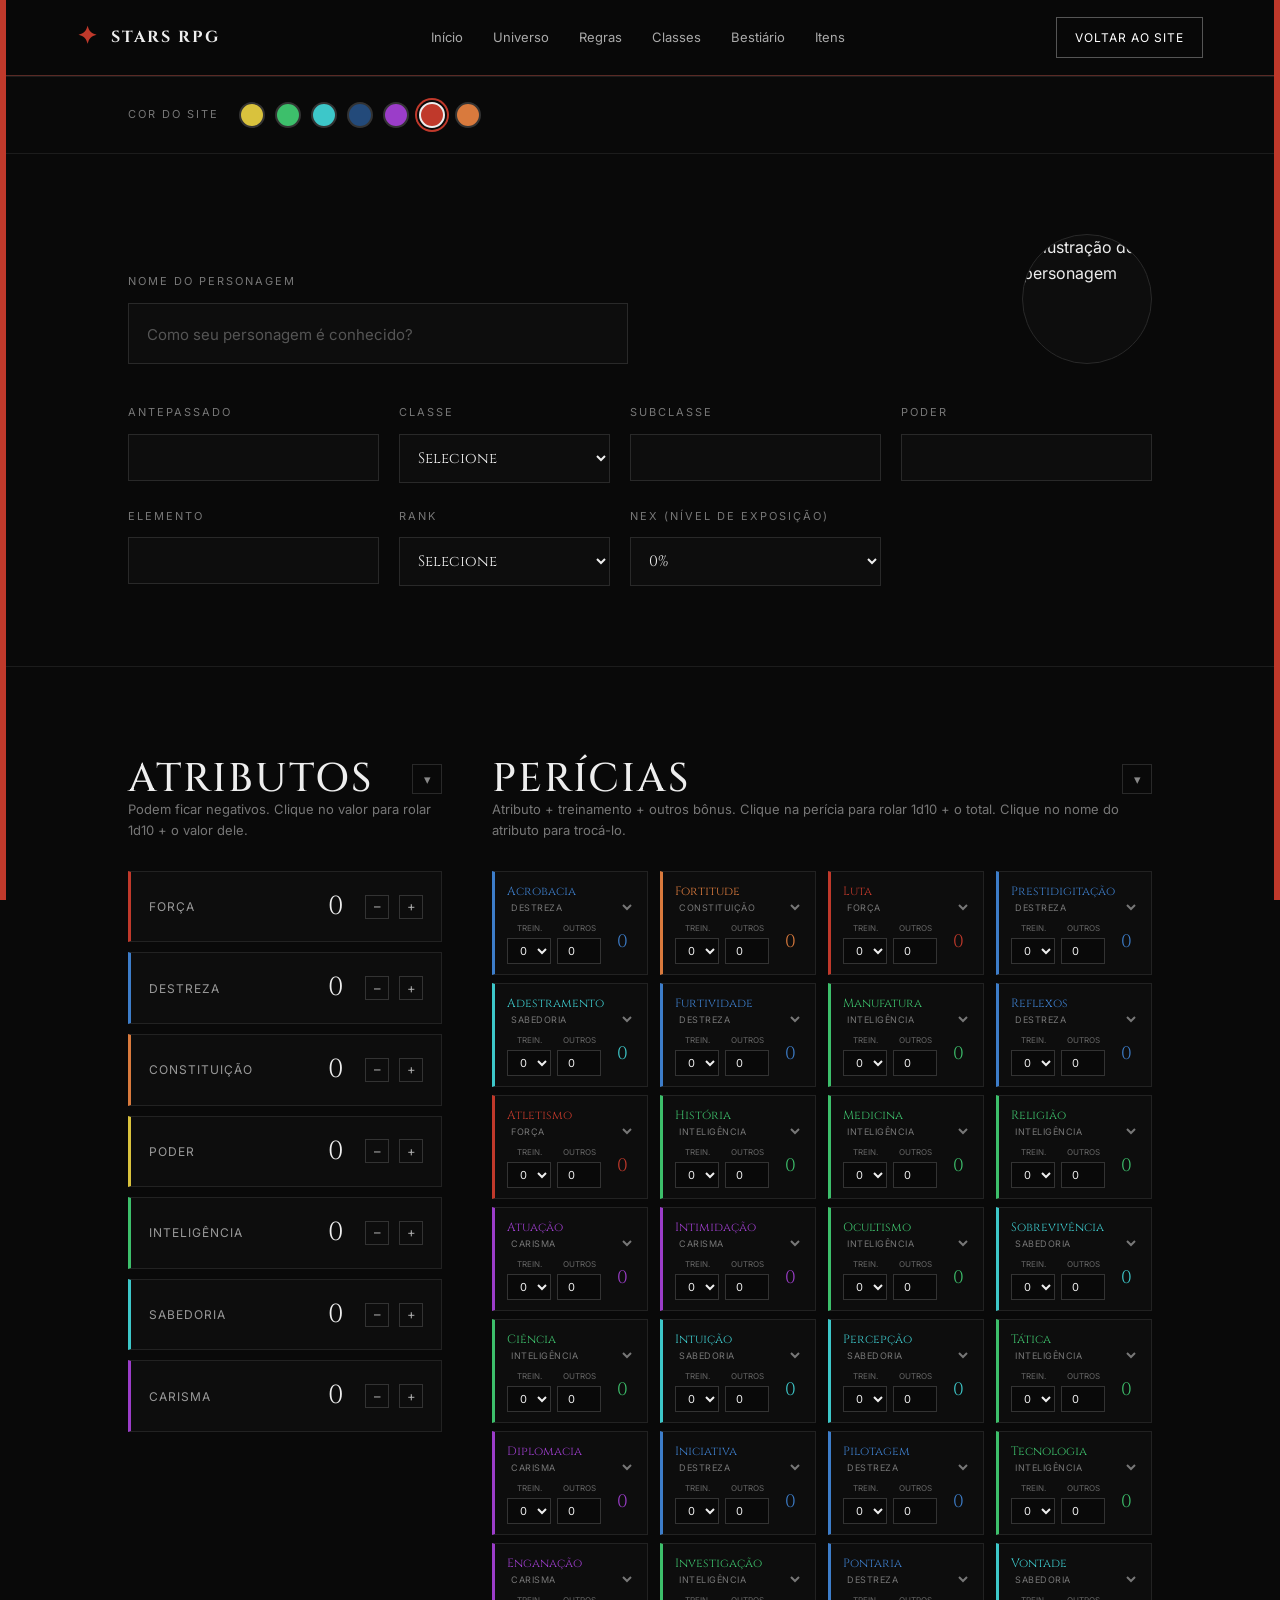
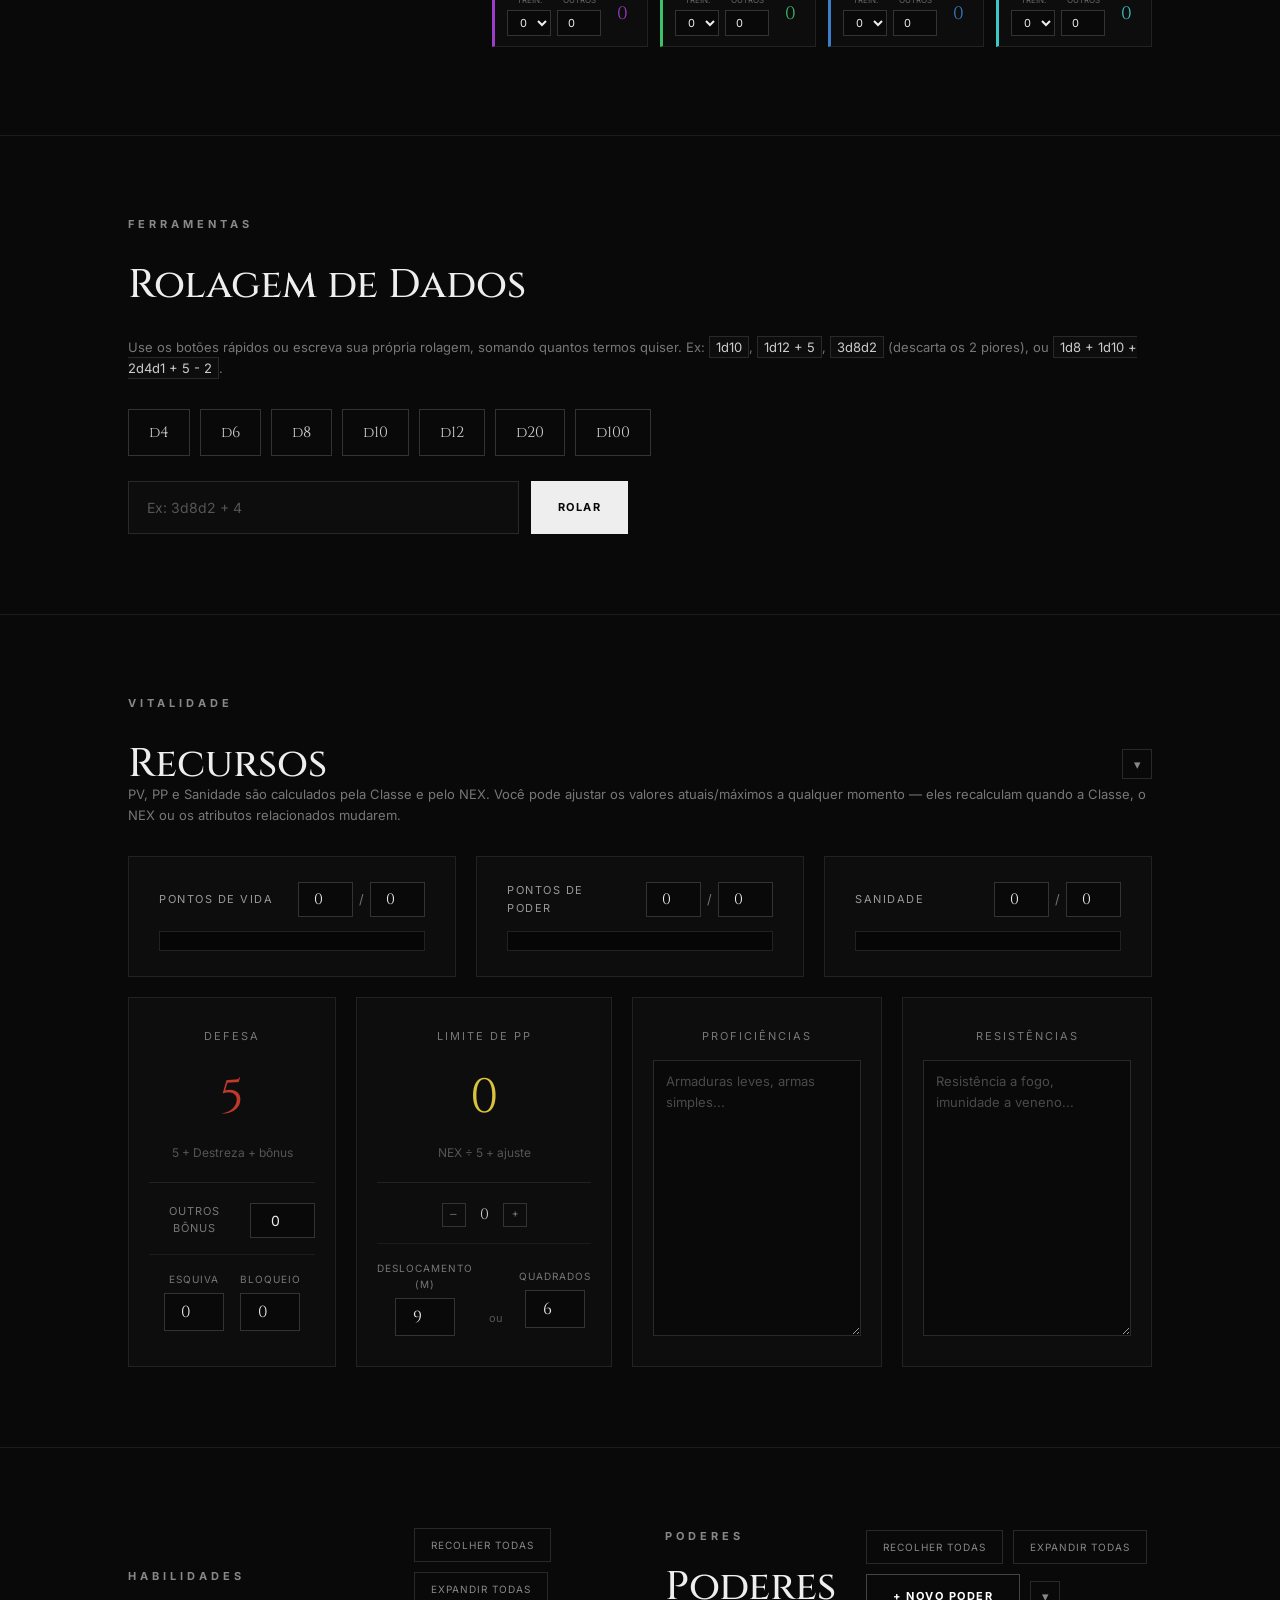
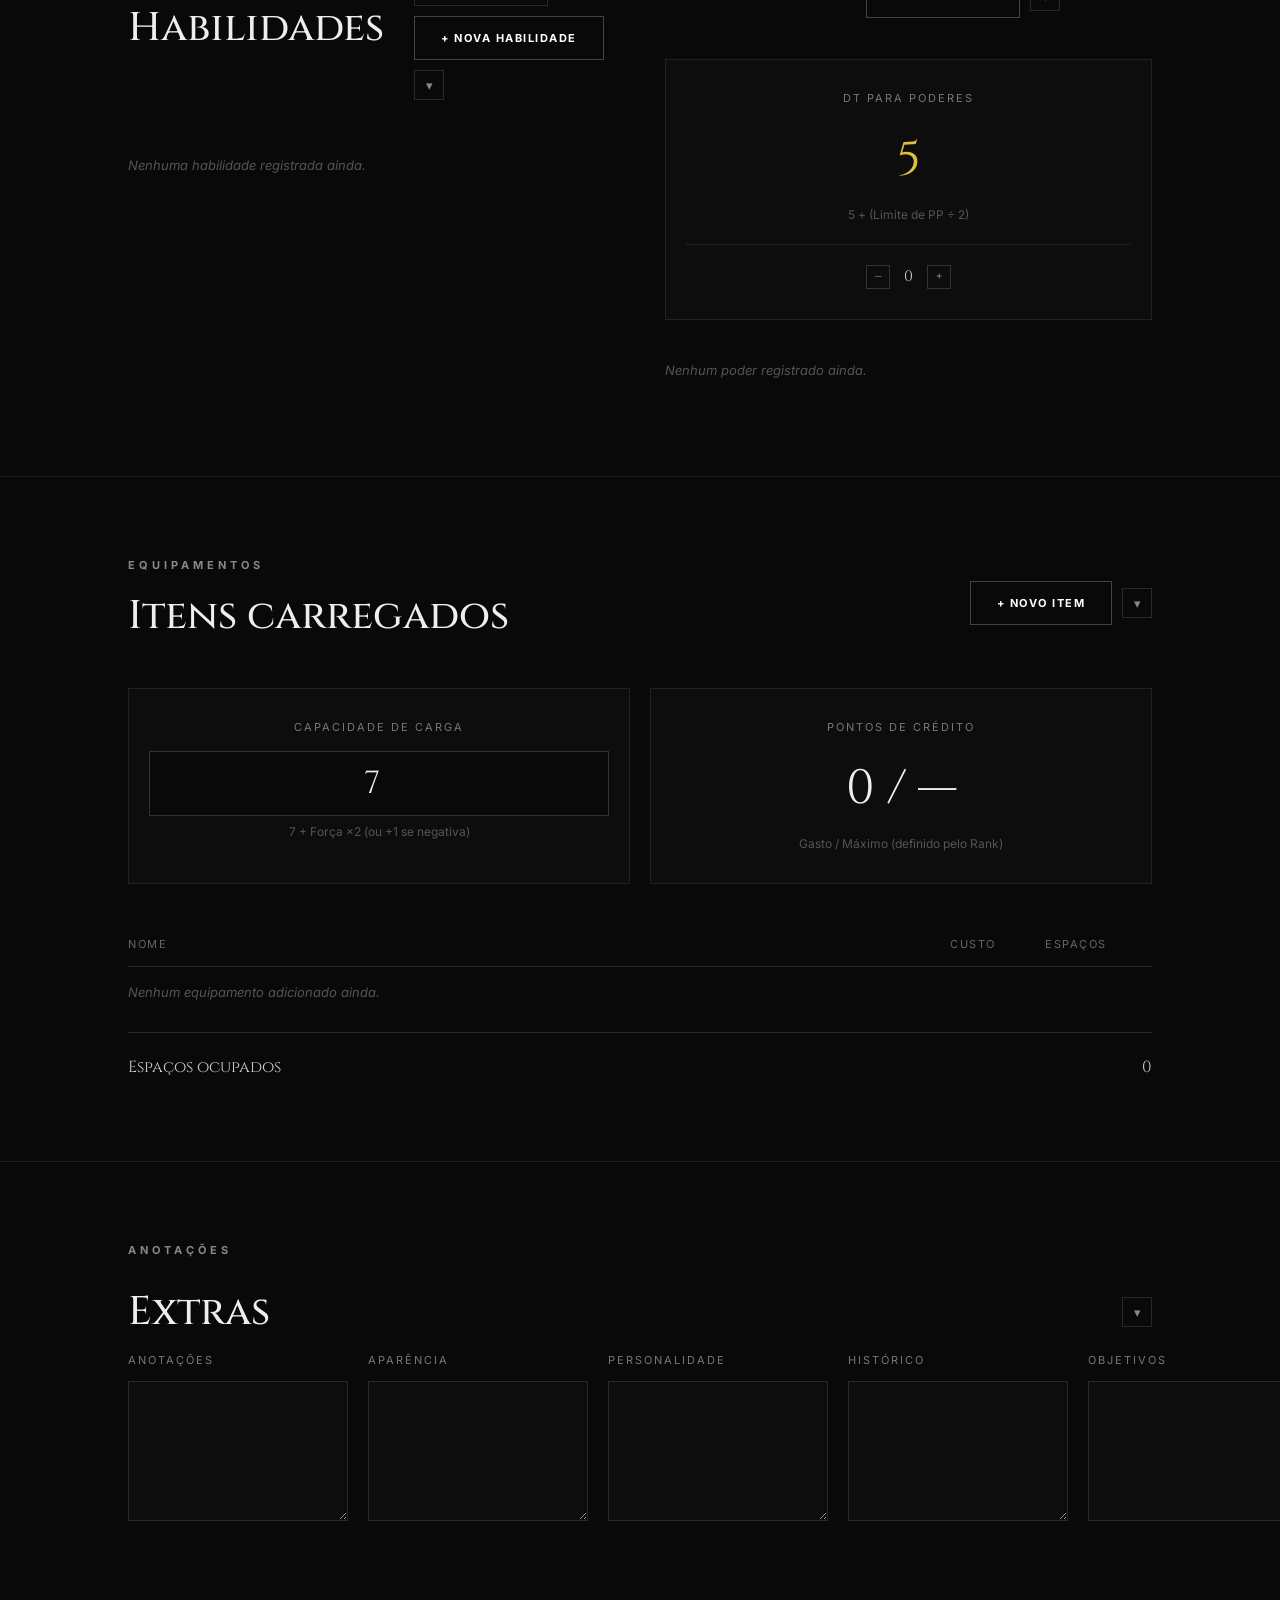
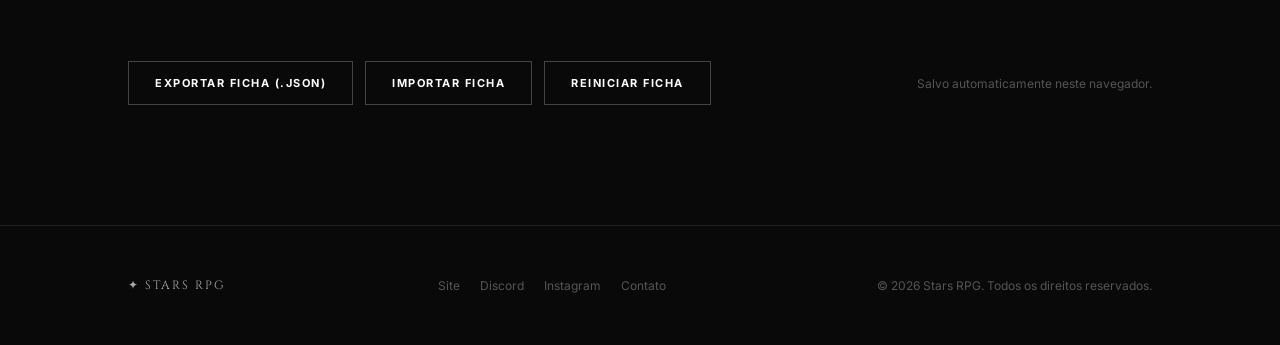
==== commit c9b63a94: "Add files via upload" ====
--- a/ficha.html
+++ b/ficha.html
@@ -155,25 +155,39 @@
 
                 <div class="attr-column">
 
-                    <h2 class="column-title">ATRIBUTOS</h2>
-
-                    <p class="sheet-block-hint">
-                        Podem ficar negativos. Clique no valor para rolar 1d10 + o valor dele.
-                    </p>
-
-                    <div class="attributes-row" id="attributes-grid"></div>
+                    <div class="column-title-row">
+                        <h2 class="column-title">ATRIBUTOS</h2>
+                        <button type="button" class="section-toggle" data-section-toggle="atributos" aria-label="Minimizar Atributos">▾</button>
+                    </div>
+
+                    <div data-section="atributos">
+
+                        <p class="sheet-block-hint">
+                            Podem ficar negativos. Clique no valor para rolar 1d10 + o valor dele.
+                        </p>
+
+                        <div class="attributes-row" id="attributes-grid"></div>
+
+                    </div>
 
                 </div>
 
                 <div class="skills-column">
 
-                    <h2 class="column-title">PERÍCIAS</h2>
-
-                    <p class="sheet-block-hint">
-                        Atributo + treinamento + outros bônus. Clique na perícia para rolar 1d10 + o total.
-                    </p>
-
-                    <div class="skills-list" id="skills-list"></div>
+                    <div class="column-title-row">
+                        <h2 class="column-title">PERÍCIAS</h2>
+                        <button type="button" class="section-toggle" data-section-toggle="pericias" aria-label="Minimizar Perícias">▾</button>
+                    </div>
+
+                    <div data-section="pericias">
+
+                        <p class="sheet-block-hint">
+                            Atributo + treinamento + outros bônus. Clique na perícia para rolar 1d10 + o total. Clique no nome do atributo para trocá-lo.
+                        </p>
+
+                        <div class="skills-list" id="skills-list"></div>
+
+                    </div>
 
                 </div>
 
@@ -193,7 +207,7 @@
             <h2>Rolagem de Dados</h2>
 
             <p class="sheet-block-hint">
-                Use os botões rápidos ou escreva sua própria rolagem. Ex: <code>1d10</code> (rola de 1 a 10), <code>1d12 + 5</code> (rola e soma 5), <code>3d8d2</code> (rola 3d8 e descarta os 2 piores resultados).
+                Use os botões rápidos ou escreva sua própria rolagem, somando quantos termos quiser. Ex: <code>1d10</code>, <code>1d12 + 5</code>, <code>3d8d2</code> (descarta os 2 piores), ou <code>1d8 + 1d10 + 2d4d1 + 5 - 2</code>.
             </p>
 
             <div class="dice-quick-buttons">
@@ -222,66 +236,73 @@
                 VITALIDADE
             </p>
 
-            <h2>Recursos</h2>
-
-            <p class="sheet-block-hint">
-                PV, PP e Sanidade são calculados pela Classe e pelo NEX. Você pode ajustar os valores atuais/máximos a qualquer momento — eles recalculam quando a Classe, o NEX ou os atributos relacionados mudarem.
-            </p>
-
-            <div class="resource-bars" id="resource-bars"></div>
-
-            <div class="derived-grid defense-grid">
-
-                <div class="derived-stat defense-stat">
-                    <span class="derived-label">Defesa</span>
-                    <span class="derived-value" id="defesa-value">5</span>
-                    <span class="derived-formula">5 + Destreza + bônus</span>
-
-                    <div class="defense-bonus-field">
-                        <label for="defesa-bonus">Outros bônus</label>
-                        <input type="number" id="defesa-bonus" value="0">
-                    </div>
-
-                    <div class="sub-stats-row">
-                        <label>Esquiva
-                            <input type="number" id="esquiva-input">
-                        </label>
-                        <label>Bloqueio
-                            <input type="number" id="bloqueio-input">
-                        </label>
-                    </div>
-                </div>
-
-                <div class="derived-stat pplimit-stat">
-                    <span class="derived-label">Limite de PP</span>
-                    <span class="derived-value" id="pplimit-value">0</span>
-                    <span class="derived-formula">NEX ÷ 5 + ajuste</span>
-
-                    <div class="pplimit-adjust">
-                        <button type="button" class="attr-btn" id="pplimit-minus" aria-label="Diminuir limite de PP">–</button>
-                        <span id="pplimit-bonus-display">0</span>
-                        <button type="button" class="attr-btn" id="pplimit-plus" aria-label="Aumentar limite de PP">+</button>
-                    </div>
-
-                    <div class="sub-stats-row deslocamento-row">
-                        <label>Deslocamento (m)
-                            <input type="number" id="desloc-metros">
-                        </label>
-                        <span class="deslocamento-ou">ou</span>
-                        <label>Quadrados
-                            <input type="number" id="desloc-quadrados">
-                        </label>
-                    </div>
-                </div>
-
-                <div class="derived-stat text-stat">
-                    <span class="derived-label">Proficiências</span>
-                    <textarea id="proficiencias-input" placeholder="Armaduras leves, armas simples..."></textarea>
-                </div>
-
-                <div class="derived-stat text-stat">
-                    <span class="derived-label">Resistências</span>
-                    <textarea id="resistencias-input" placeholder="Resistência a fogo, imunidade a veneno..."></textarea>
+            <div class="column-title-row">
+                <h2>Recursos</h2>
+                <button type="button" class="section-toggle" data-section-toggle="recursos" aria-label="Minimizar Recursos">▾</button>
+            </div>
+
+            <div data-section="recursos">
+
+                <p class="sheet-block-hint">
+                    PV, PP e Sanidade são calculados pela Classe e pelo NEX. Você pode ajustar os valores atuais/máximos a qualquer momento — eles recalculam quando a Classe, o NEX ou os atributos relacionados mudarem.
+                </p>
+
+                <div class="resource-bars" id="resource-bars"></div>
+
+                <div class="derived-grid defense-grid">
+
+                    <div class="derived-stat defense-stat">
+                        <span class="derived-label">Defesa</span>
+                        <span class="derived-value" id="defesa-value">5</span>
+                        <span class="derived-formula">5 + Destreza + bônus</span>
+
+                        <div class="defense-bonus-field">
+                            <label for="defesa-bonus">Outros bônus</label>
+                            <input type="number" id="defesa-bonus" value="0">
+                        </div>
+
+                        <div class="sub-stats-row">
+                            <label>Esquiva
+                                <input type="number" id="esquiva-input">
+                            </label>
+                            <label>Bloqueio
+                                <input type="number" id="bloqueio-input">
+                            </label>
+                        </div>
+                    </div>
+
+                    <div class="derived-stat pplimit-stat">
+                        <span class="derived-label">Limite de PP</span>
+                        <span class="derived-value" id="pplimit-value">0</span>
+                        <span class="derived-formula">NEX ÷ 5 + ajuste</span>
+
+                        <div class="pplimit-adjust">
+                            <button type="button" class="attr-btn" id="pplimit-minus" aria-label="Diminuir limite de PP">–</button>
+                            <span id="pplimit-bonus-display">0</span>
+                            <button type="button" class="attr-btn" id="pplimit-plus" aria-label="Aumentar limite de PP">+</button>
+                        </div>
+
+                        <div class="sub-stats-row deslocamento-row">
+                            <label>Deslocamento (m)
+                                <input type="number" id="desloc-metros">
+                            </label>
+                            <span class="deslocamento-ou">ou</span>
+                            <label>Quadrados
+                                <input type="number" id="desloc-quadrados">
+                            </label>
+                        </div>
+                    </div>
+
+                    <div class="derived-stat text-stat">
+                        <span class="derived-label">Proficiências</span>
+                        <textarea id="proficiencias-input" placeholder="Armaduras leves, armas simples..."></textarea>
+                    </div>
+
+                    <div class="derived-stat text-stat">
+                        <span class="derived-label">Resistências</span>
+                        <textarea id="resistencias-input" placeholder="Resistência a fogo, imunidade a veneno..."></textarea>
+                    </div>
+
                 </div>
 
             </div>
@@ -313,10 +334,11 @@
                             <button type="button" class="secondary-button" id="add-ability">
                                 + Nova habilidade
                             </button>
-                        </div>
-                    </div>
-
-                    <div class="abilities-list" id="abilities-list"></div>
+                            <button type="button" class="section-toggle" data-section-toggle="habilidades" aria-label="Minimizar Habilidades">▾</button>
+                        </div>
+                    </div>
+
+                    <div class="abilities-list" id="abilities-list" data-section="habilidades"></div>
 
                 </div>
 
@@ -338,6 +360,7 @@
                             <button type="button" class="secondary-button" id="add-power">
                                 + Novo poder
                             </button>
+                            <button type="button" class="section-toggle" data-section-toggle="poderes" aria-label="Minimizar Poderes">▾</button>
                         </div>
                     </div>
 
@@ -353,7 +376,7 @@
                         </div>
                     </div>
 
-                    <div class="powers-list" id="powers-list"></div>
+                    <div class="powers-list" id="powers-list" data-section="poderes"></div>
 
                 </div>
 
@@ -373,9 +396,12 @@
                     <h2>Itens carregados</h2>
                 </div>
 
-                <button type="button" class="secondary-button" id="add-equipment">
-                    + Novo item
-                </button>
+                <div class="block-header-actions">
+                    <button type="button" class="secondary-button" id="add-equipment">
+                        + Novo item
+                    </button>
+                    <button type="button" class="section-toggle" data-section-toggle="equipamentos" aria-label="Minimizar Equipamentos">▾</button>
+                </div>
 
             </div>
 
@@ -395,22 +421,26 @@
 
             </div>
 
-            <div class="equipment-table" id="equipment-table">
-
-                <div class="equipment-row equipment-header">
-                    <span>Nome</span>
-                    <span>Custo</span>
-                    <span>Espaços</span>
-                    <span></span>
-                </div>
-
-            </div>
-
-            <div class="equipment-rows" id="equipment-rows"></div>
-
-            <div class="equipment-total">
-                <span>Espaços ocupados</span>
-                <span id="equipment-total-slots">0</span>
+            <div data-section="equipamentos">
+
+                <div class="equipment-table" id="equipment-table">
+
+                    <div class="equipment-row equipment-header">
+                        <span>Nome</span>
+                        <span>Custo</span>
+                        <span>Espaços</span>
+                        <span></span>
+                    </div>
+
+                </div>
+
+                <div class="equipment-rows" id="equipment-rows"></div>
+
+                <div class="equipment-total">
+                    <span>Espaços ocupados</span>
+                    <span id="equipment-total-slots">0</span>
+                </div>
+
             </div>
 
         </section>
@@ -420,7 +450,16 @@
 
         <section class="sheet-block extras-block">
 
-            <div class="extras-grid">
+            <p class="section-label">
+                ANOTAÇÕES
+            </p>
+
+            <div class="column-title-row">
+                <h2>Extras</h2>
+                <button type="button" class="section-toggle" data-section-toggle="extras" aria-label="Minimizar Extras">▾</button>
+            </div>
+
+            <div class="extras-grid" data-section="extras">
 
                 <div class="field-group">
                     <label for="extra-anotacoes">Anotações</label>
--- a/ficha.css
+++ b/ficha.css
@@ -307,9 +307,56 @@
 
     font-size: clamp(26px, 3vw, 34px);
 
+    letter-spacing: 2px;
+}
+
+.column-title-row {
+    display: flex;
+
+    align-items: center;
+    justify-content: space-between;
+
+    gap: 20px;
+
     margin-bottom: 8px;
-
-    letter-spacing: 2px;
+}
+
+.column-title-row h2 {
+    margin-bottom: 0;
+}
+
+.section-toggle {
+    flex-shrink: 0;
+
+    width: 30px;
+    height: 30px;
+
+    display: flex;
+    align-items: center;
+    justify-content: center;
+
+    background: transparent;
+
+    border: 1px solid #292929;
+
+    color: #888;
+
+    font-size: 13px;
+
+    transition: 0.2s;
+}
+
+.section-toggle:hover {
+    border-color: var(--site-accent);
+    color: var(--site-accent);
+}
+
+.section-toggle.is-collapsed {
+    transform: rotate(-90deg);
+}
+
+[data-section].is-section-hidden {
+    display: none;
 }
 
 .attributes-row {
@@ -867,13 +914,35 @@
     text-overflow: ellipsis;
 }
 
-.skill-attr {
+.skill-attr-select {
+    max-width: 100%;
+
+    background: transparent;
+
+    border: none;
+
+    padding: 0;
+
+    font-family: "Inter", sans-serif;
     font-size: 9px;
 
     text-transform: uppercase;
     letter-spacing: 0.5px;
 
     color: #777;
+
+    cursor: pointer;
+}
+
+.skill-attr-select:hover,
+.skill-attr-select:focus {
+    color: var(--skill-color, #ccc);
+    outline: none;
+}
+
+.skill-attr-select option {
+    background: #0d0d0d;
+    color: #eee;
 }
 
 .skill-inputs {
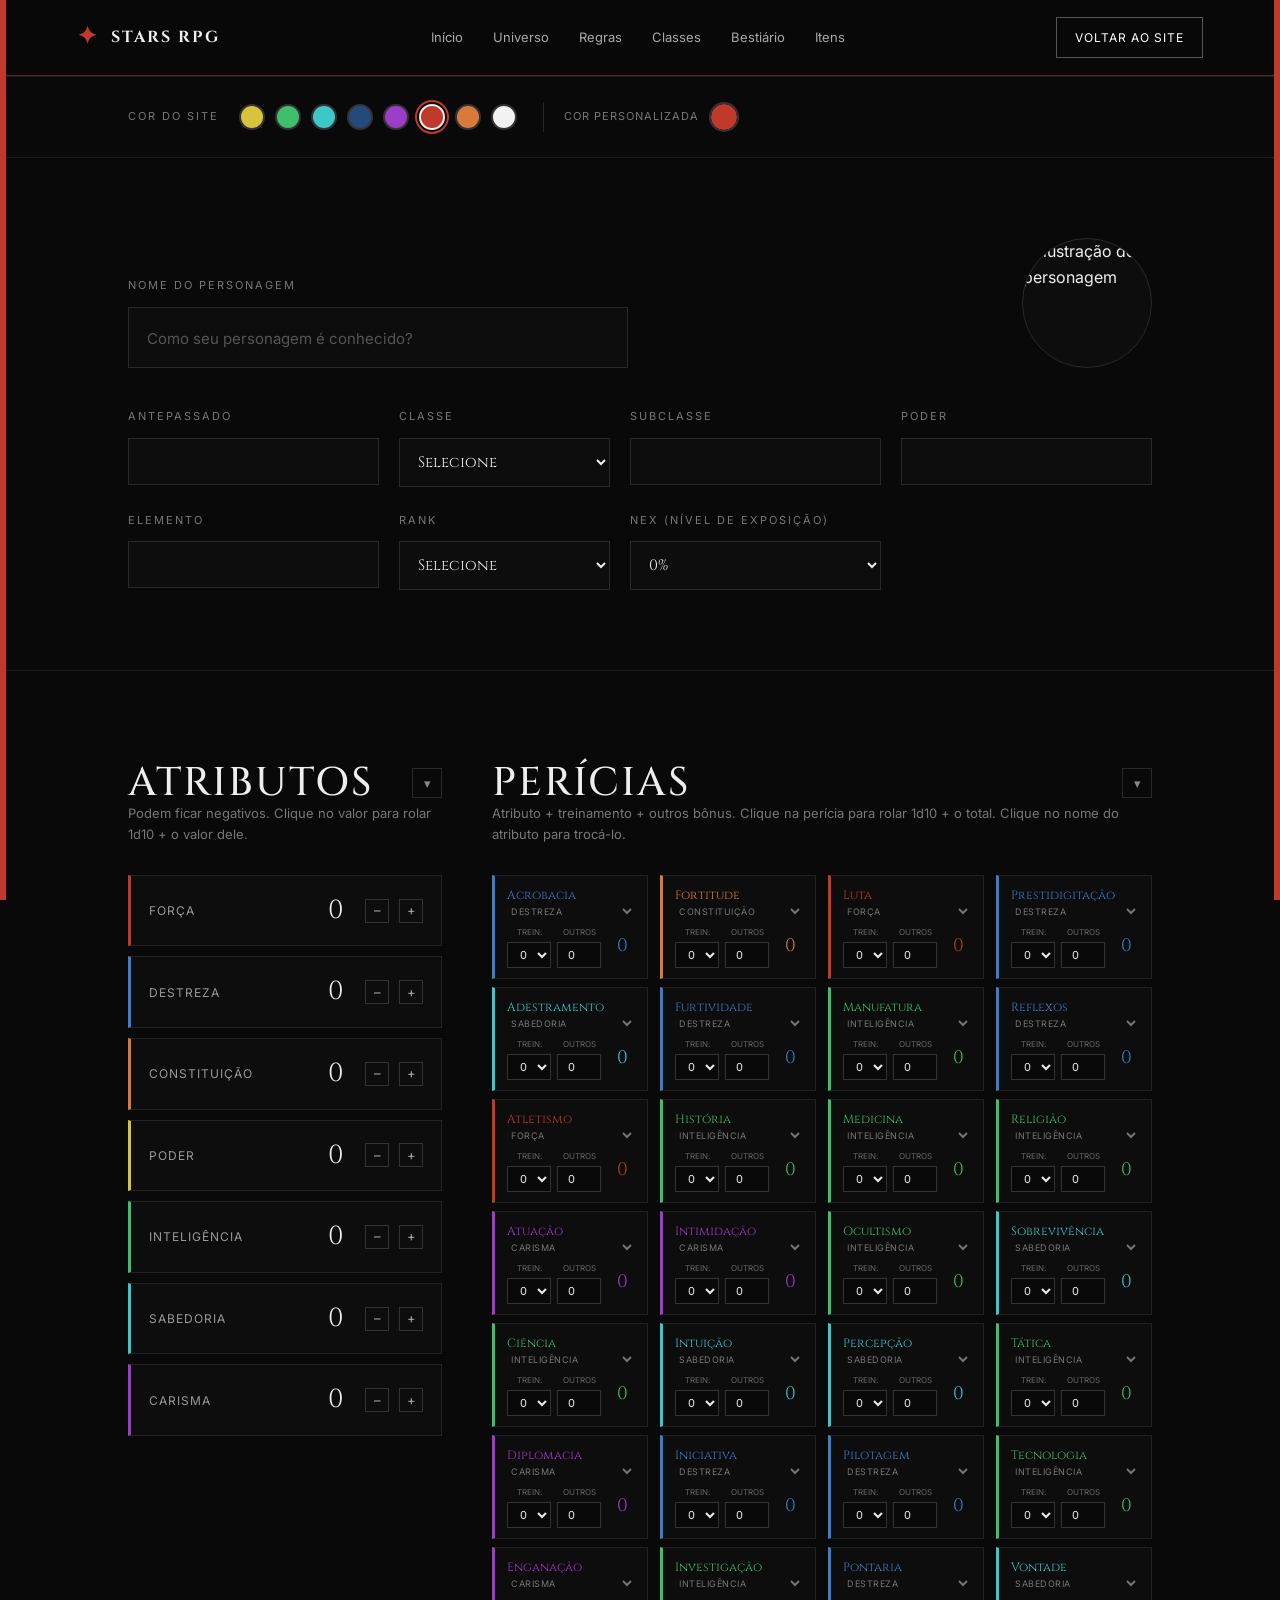
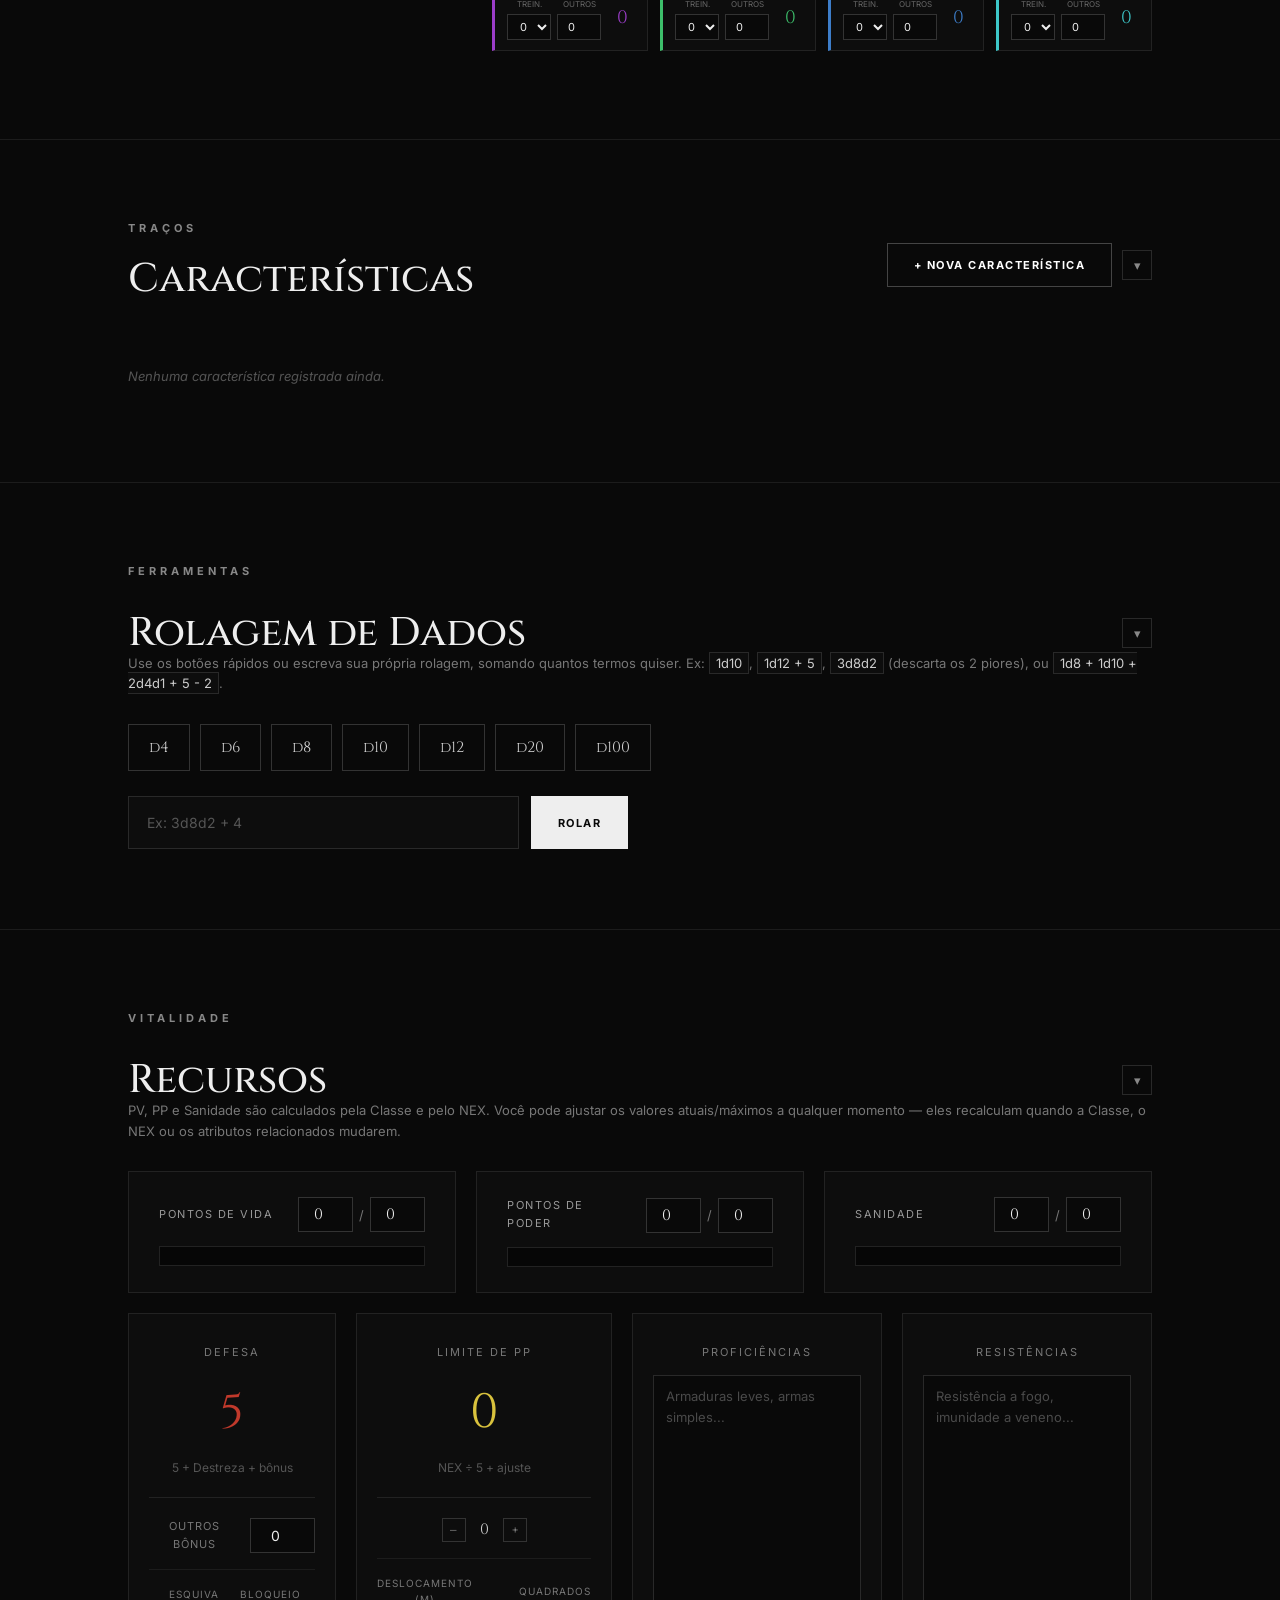
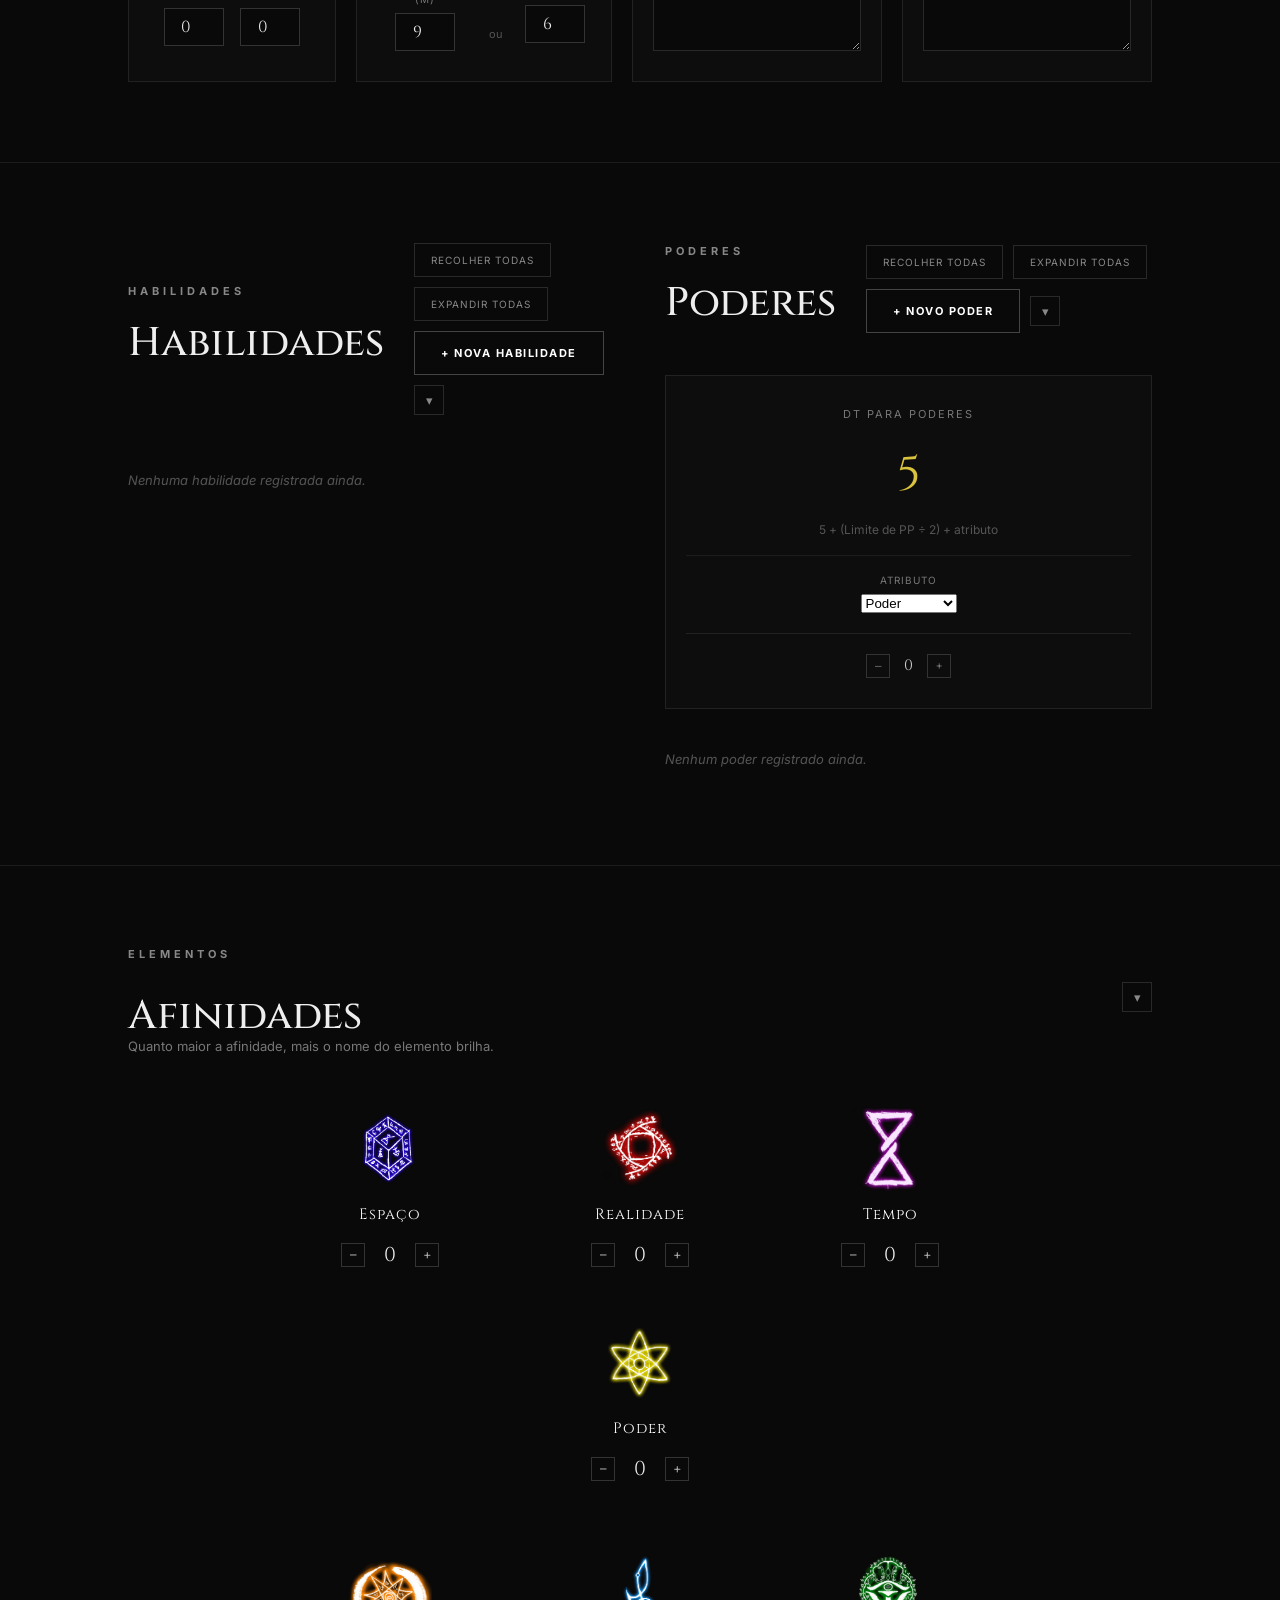
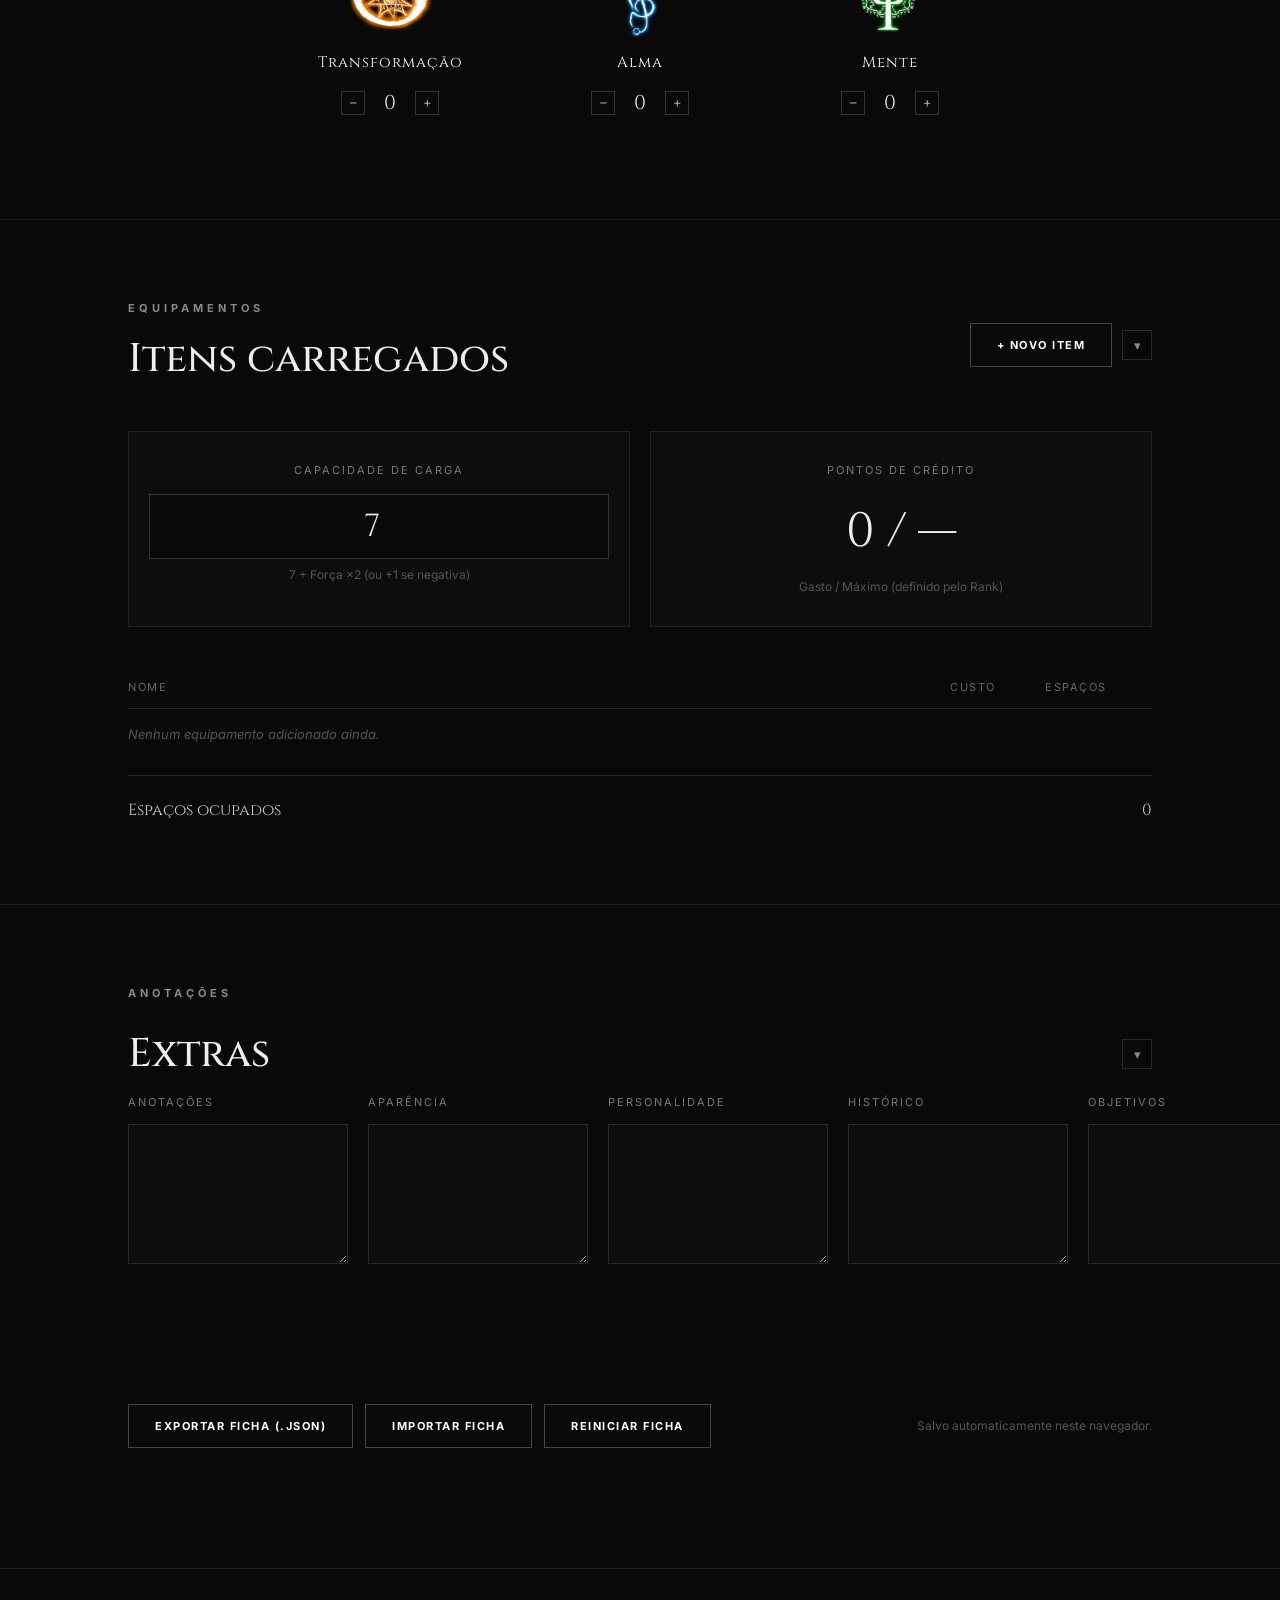
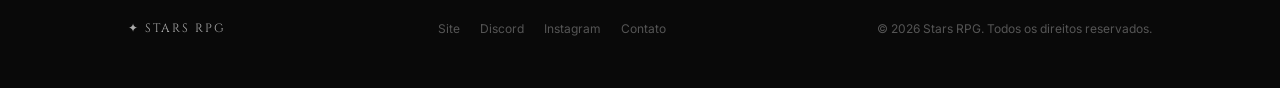
==== commit ddf65496: "Add files via upload" ====
--- a/ficha.html
+++ b/ficha.html
@@ -62,7 +62,13 @@
                 <button type="button" class="theme-swatch" data-theme="roxo" aria-label="Roxo"></button>
                 <button type="button" class="theme-swatch" data-theme="vermelho" aria-label="Vermelho"></button>
                 <button type="button" class="theme-swatch" data-theme="laranja" aria-label="Laranja"></button>
-            </div>
+                <button type="button" class="theme-swatch theme-swatch-white" data-theme="branco" aria-label="Branco"></button>
+            </div>
+
+            <label class="theme-custom-label" for="theme-custom-color">
+                Cor personalizada
+                <input type="color" id="theme-custom-color" value="#c0392b">
+            </label>
 
         </section>
 
@@ -196,6 +202,29 @@
         </section>
 
 
+        <!-- ================= CARACTERÍSTICAS ================= -->
+
+        <section class="sheet-block characteristics-block">
+
+            <div class="block-header">
+                <div>
+                    <p class="section-label">TRAÇOS</p>
+                    <h2>Características</h2>
+                </div>
+
+                <div class="block-header-actions">
+                    <button type="button" class="secondary-button" id="add-characteristic">
+                        + Nova característica
+                    </button>
+                    <button type="button" class="section-toggle" data-section-toggle="caracteristicas" aria-label="Minimizar Características">▾</button>
+                </div>
+            </div>
+
+            <div class="characteristics-list" id="characteristics-list" data-section="caracteristicas"></div>
+
+        </section>
+
+
         <!-- ================= ROLAGEM DE DADOS ================= -->
 
         <section class="sheet-block dice-block">
@@ -204,25 +233,32 @@
                 FERRAMENTAS
             </p>
 
-            <h2>Rolagem de Dados</h2>
-
-            <p class="sheet-block-hint">
-                Use os botões rápidos ou escreva sua própria rolagem, somando quantos termos quiser. Ex: <code>1d10</code>, <code>1d12 + 5</code>, <code>3d8d2</code> (descarta os 2 piores), ou <code>1d8 + 1d10 + 2d4d1 + 5 - 2</code>.
-            </p>
-
-            <div class="dice-quick-buttons">
-                <button type="button" class="dice-quick-btn" data-sides="4">d4</button>
-                <button type="button" class="dice-quick-btn" data-sides="6">d6</button>
-                <button type="button" class="dice-quick-btn" data-sides="8">d8</button>
-                <button type="button" class="dice-quick-btn" data-sides="10">d10</button>
-                <button type="button" class="dice-quick-btn" data-sides="12">d12</button>
-                <button type="button" class="dice-quick-btn" data-sides="20">d20</button>
-                <button type="button" class="dice-quick-btn" data-sides="100">d100</button>
-            </div>
-
-            <div class="dice-custom-form">
-                <input type="text" id="dice-custom-input" placeholder="Ex: 3d8d2 + 4" autocomplete="off">
-                <button type="button" class="primary-button" id="dice-custom-roll">Rolar</button>
+            <div class="column-title-row">
+                <h2>Rolagem de Dados</h2>
+                <button type="button" class="section-toggle" data-section-toggle="dados" aria-label="Minimizar Rolagem de Dados">▾</button>
+            </div>
+
+            <div data-section="dados">
+
+                <p class="sheet-block-hint">
+                    Use os botões rápidos ou escreva sua própria rolagem, somando quantos termos quiser. Ex: <code>1d10</code>, <code>1d12 + 5</code>, <code>3d8d2</code> (descarta os 2 piores), ou <code>1d8 + 1d10 + 2d4d1 + 5 - 2</code>.
+                </p>
+
+                <div class="dice-quick-buttons">
+                    <button type="button" class="dice-quick-btn" data-sides="4">d4</button>
+                    <button type="button" class="dice-quick-btn" data-sides="6">d6</button>
+                    <button type="button" class="dice-quick-btn" data-sides="8">d8</button>
+                    <button type="button" class="dice-quick-btn" data-sides="10">d10</button>
+                    <button type="button" class="dice-quick-btn" data-sides="12">d12</button>
+                    <button type="button" class="dice-quick-btn" data-sides="20">d20</button>
+                    <button type="button" class="dice-quick-btn" data-sides="100">d100</button>
+                </div>
+
+                <div class="dice-custom-form">
+                    <input type="text" id="dice-custom-input" placeholder="Ex: 3d8d2 + 4" autocomplete="off">
+                    <button type="button" class="primary-button" id="dice-custom-roll">Rolar</button>
+                </div>
+
             </div>
 
         </section>
@@ -367,7 +403,13 @@
                     <div class="derived-stat dtpoderes-stat">
                         <span class="derived-label">DT para Poderes</span>
                         <span class="derived-value" id="dtpoderes-value">5</span>
-                        <span class="derived-formula">5 + (Limite de PP ÷ 2)</span>
+                        <span class="derived-formula">5 + (Limite de PP ÷ 2) + atributo</span>
+
+                        <div class="sub-stats-row">
+                            <label>Atributo
+                                <select id="dtpoderes-attr"></select>
+                            </label>
+                        </div>
 
                         <div class="pplimit-adjust">
                             <button type="button" class="attr-btn" id="dtpoderes-minus" aria-label="Diminuir DT para Poderes">–</button>
@@ -378,6 +420,99 @@
 
                     <div class="powers-list" id="powers-list" data-section="poderes"></div>
 
+                </div>
+
+            </div>
+
+        </section>
+
+
+        <!-- ================= AFINIDADES ================= -->
+
+        <section class="sheet-block affinities-block">
+
+            <div class="column-title-row">
+                <div>
+                    <p class="section-label">ELEMENTOS</p>
+                    <h2>Afinidades</h2>
+                </div>
+                <button type="button" class="section-toggle" data-section-toggle="afinidades" aria-label="Minimizar Afinidades">▾</button>
+            </div>
+
+            <p class="sheet-block-hint">
+                Quanto maior a afinidade, mais o nome do elemento brilha.
+            </p>
+
+            <div class="affinities-grid" data-section="afinidades">
+
+                <div class="affinity-item" data-element="espaco">
+                    <img src="assets/elemento-espaco.png" alt="Espaço" class="affinity-icon">
+                    <span class="affinity-name">Espaço</span>
+                    <div class="attribute-control">
+                        <button type="button" class="attr-btn affinity-minus" aria-label="Diminuir afinidade com Espaço">–</button>
+                        <span class="affinity-value">0</span>
+                        <button type="button" class="attr-btn affinity-plus" aria-label="Aumentar afinidade com Espaço">+</button>
+                    </div>
+                </div>
+
+                <div class="affinity-item" data-element="realidade">
+                    <img src="assets/elemento-realidade.png" alt="Realidade" class="affinity-icon">
+                    <span class="affinity-name">Realidade</span>
+                    <div class="attribute-control">
+                        <button type="button" class="attr-btn affinity-minus" aria-label="Diminuir afinidade com Realidade">–</button>
+                        <span class="affinity-value">0</span>
+                        <button type="button" class="attr-btn affinity-plus" aria-label="Aumentar afinidade com Realidade">+</button>
+                    </div>
+                </div>
+
+                <div class="affinity-item" data-element="tempo">
+                    <img src="assets/elemento-tempo.png" alt="Tempo" class="affinity-icon">
+                    <span class="affinity-name">Tempo</span>
+                    <div class="attribute-control">
+                        <button type="button" class="attr-btn affinity-minus" aria-label="Diminuir afinidade com Tempo">–</button>
+                        <span class="affinity-value">0</span>
+                        <button type="button" class="attr-btn affinity-plus" aria-label="Aumentar afinidade com Tempo">+</button>
+                    </div>
+                </div>
+
+                <div class="affinity-item affinity-center" data-element="poder">
+                    <img src="assets/elemento-poder.png" alt="Poder" class="affinity-icon">
+                    <span class="affinity-name">Poder</span>
+                    <div class="attribute-control">
+                        <button type="button" class="attr-btn affinity-minus" aria-label="Diminuir afinidade com Poder">–</button>
+                        <span class="affinity-value">0</span>
+                        <button type="button" class="attr-btn affinity-plus" aria-label="Aumentar afinidade com Poder">+</button>
+                    </div>
+                </div>
+
+                <div class="affinity-item" data-element="transformacao">
+                    <img src="assets/elemento-transformacao.png" alt="Transformação" class="affinity-icon">
+                    <span class="affinity-name">Transformação</span>
+                    <div class="attribute-control">
+                        <button type="button" class="attr-btn affinity-minus" aria-label="Diminuir afinidade com Transformação">–</button>
+                        <span class="affinity-value">0</span>
+                        <button type="button" class="attr-btn affinity-plus" aria-label="Aumentar afinidade com Transformação">+</button>
+                    </div>
+                </div>
+
+                <div class="affinity-item" data-element="alma">
+                    <img src="assets/elemento-alma.png" alt="Alma" class="affinity-icon">
+                    <span class="affinity-name">Alma</span>
+                    <div class="attribute-control">
+                        <button type="button" class="attr-btn affinity-minus" aria-label="Diminuir afinidade com Alma">–</button>
+                        <span class="affinity-value">0</span>
+                        <button type="button" class="attr-btn affinity-plus" aria-label="Aumentar afinidade com Alma">+</button>
+                    </div>
+                </div>
+
+                <div class="affinity-item" data-element="mente">
+                    <img src="assets/elemento-mente.png" alt="Mente" class="affinity-icon">
+                    <span class="affinity-name">Mente</span>
+                    <div class="attribute-control">
+                        <button type="button" class="attr-btn affinity-minus" aria-label="Diminuir afinidade com Mente">–</button>
+                        <span class="affinity-value">0</span>
+                        <button type="button" class="attr-btn affinity-plus" aria-label="Aumentar afinidade com Mente">+</button>
+                    </div>
                 </div>
 
             </div>
--- a/ficha.css
+++ b/ficha.css
@@ -143,6 +143,53 @@
 .theme-swatch[data-theme="roxo"] { background: #9b3dc9; color: #9b3dc9; }
 .theme-swatch[data-theme="vermelho"] { background: #c0392b; color: #c0392b; }
 .theme-swatch[data-theme="laranja"] { background: #d97a3d; color: #d97a3d; }
+.theme-swatch[data-theme="branco"] { background: #f2f2f2; color: #f2f2f2; }
+
+.theme-custom-label {
+    display: flex;
+
+    align-items: center;
+
+    gap: 10px;
+
+    font-size: 11px;
+
+    text-transform: uppercase;
+    letter-spacing: 1px;
+
+    color: #777;
+
+    margin-left: 6px;
+
+    padding-left: 20px;
+
+    border-left: 1px solid #292929;
+}
+
+.theme-custom-label input[type="color"] {
+    width: 30px;
+    height: 30px;
+
+    padding: 0;
+
+    border: 2px solid #333;
+    border-radius: 50%;
+
+    background: none;
+
+    cursor: pointer;
+
+    overflow: hidden;
+}
+
+.theme-custom-label input[type="color"]::-webkit-color-swatch-wrapper {
+    padding: 0;
+}
+
+.theme-custom-label input[type="color"]::-webkit-color-swatch {
+    border: none;
+    border-radius: 50%;
+}
 
 
 /* =========================================
@@ -1152,6 +1199,7 @@
 
 .ability-remove,
 .power-remove,
+.characteristic-remove,
 .equipment-remove {
     background: transparent;
 
@@ -1169,7 +1217,8 @@
 }
 
 .ability-remove,
-.power-remove {
+.power-remove,
+.characteristic-remove {
     position: absolute;
 
     top: 24px;
@@ -1206,6 +1255,7 @@
 
 .ability-remove:hover,
 .power-remove:hover,
+.characteristic-remove:hover,
 .equipment-remove:hover {
     border-color: var(--site-accent);
     color: var(--site-accent);
@@ -1220,6 +1270,213 @@
     padding: 15px 0;
 }
 
+
+/* =========================================
+   CARACTERÍSTICAS
+========================================= */
+
+.characteristics-list {
+    display: flex;
+    flex-direction: column;
+
+    gap: 15px;
+
+    margin-top: 25px;
+}
+
+.characteristic-card {
+    position: relative;
+
+    max-width: 100%;
+    min-width: 0;
+
+    padding: 26px;
+
+    border: 1px solid #222;
+    border-left: 4px solid var(--char-color, #333);
+
+    background: #0d0d0d;
+
+    overflow: hidden;
+
+    transition: border-color 0.3s;
+}
+
+.characteristic-header {
+    display: flex;
+
+    gap: 12px;
+
+    min-width: 0;
+
+    padding-right: 40px;
+
+    margin-bottom: 15px;
+}
+
+.characteristic-title {
+    flex: 1;
+    min-width: 0;
+
+    background: transparent;
+
+    border: none;
+    border-bottom: 1px solid #292929;
+
+    color: #eee;
+
+    font-family: "Cinzel", serif;
+    font-size: 19px;
+
+    padding: 4px 0 12px;
+}
+
+.characteristic-title:focus {
+    outline: none;
+    border-bottom-color: #555;
+}
+
+.characteristic-title::placeholder {
+    color: #555;
+    font-family: "Inter", sans-serif;
+    font-size: 13px;
+}
+
+.characteristic-type {
+    flex-shrink: 0;
+
+    width: 140px;
+
+    background: #090909;
+
+    border: 1px solid #292929;
+
+    color: var(--char-color, #eee);
+
+    padding: 8px 10px;
+
+    font-family: "Inter", sans-serif;
+    font-size: 12px;
+
+    text-transform: uppercase;
+    letter-spacing: 0.5px;
+}
+
+.characteristic-type:focus {
+    outline: none;
+    border-color: #555;
+}
+
+.characteristic-desc {
+    display: block;
+
+    width: 100%;
+
+    background: transparent;
+
+    border: none;
+
+    color: #999;
+
+    font-family: "Inter", sans-serif;
+    font-size: 14px;
+    line-height: 1.7;
+
+    resize: vertical;
+
+    min-height: 70px;
+}
+
+.characteristic-desc:focus {
+    outline: none;
+}
+
+.characteristic-desc::placeholder {
+    color: #4a4a4a;
+}
+
+
+/* =========================================
+   AFINIDADES
+========================================= */
+
+.affinities-grid {
+    display: grid;
+
+    grid-template-columns: repeat(3, 1fr);
+    grid-template-areas:
+        "espaco realidade tempo"
+        ".      poder     ."
+        "transformacao alma mente";
+
+    gap: 30px;
+
+    max-width: 720px;
+
+    margin: 0 auto;
+}
+
+.affinity-item[data-element="espaco"] { grid-area: espaco; }
+.affinity-item[data-element="realidade"] { grid-area: realidade; }
+.affinity-item[data-element="tempo"] { grid-area: tempo; }
+.affinity-item[data-element="poder"] { grid-area: poder; }
+.affinity-item[data-element="transformacao"] { grid-area: transformacao; }
+.affinity-item[data-element="alma"] { grid-area: alma; }
+.affinity-item[data-element="mente"] { grid-area: mente; }
+
+.affinity-item {
+    display: flex;
+    flex-direction: column;
+
+    align-items: center;
+
+    gap: 12px;
+
+    padding: 20px 10px;
+}
+
+.affinity-item.affinity-center {
+    padding-top: 0;
+}
+
+.affinity-icon {
+    width: 84px;
+    height: 84px;
+
+    object-fit: contain;
+}
+
+.affinity-name {
+    font-family: "Cinzel", serif;
+
+    font-size: 15px;
+
+    color: #fff;
+
+    text-align: center;
+
+    letter-spacing: 1px;
+
+    transition: text-shadow 0.3s;
+}
+
+.affinity-item[data-element="realidade"] .affinity-name { --aff-color: #c0392b; }
+.affinity-item[data-element="tempo"] .affinity-name { --aff-color: #9b3dc9; }
+.affinity-item[data-element="transformacao"] .affinity-name { --aff-color: #d97a3d; }
+.affinity-item[data-element="poder"] .affinity-name { --aff-color: #d9c23d; }
+.affinity-item[data-element="mente"] .affinity-name { --aff-color: #3dbf6b; }
+.affinity-item[data-element="espaco"] .affinity-name { --aff-color: #1e5fd9; }
+.affinity-item[data-element="alma"] .affinity-name { --aff-color: #3dc7c9; }
+
+.affinity-value {
+    font-family: "Cinzel", serif;
+
+    font-size: 20px;
+
+    min-width: 30px;
+
+    text-align: center;
+}
 
 /* =========================================
    PODERES (cartão com cor do elemento)
@@ -1776,6 +2033,21 @@
         grid-template-columns: repeat(2, 1fr);
     }
 
+    .affinities-grid {
+        grid-template-columns: repeat(2, 1fr);
+
+        grid-template-areas:
+            "espaco realidade"
+            "tempo poder"
+            "transformacao alma"
+            "mente mente";
+    }
+
+    .affinity-icon {
+        width: 64px;
+        height: 64px;
+    }
+
     .block-header {
         flex-direction: column;
         align-items: start;
@@ -1809,6 +2081,19 @@
 
     .power-fields-grid {
         grid-template-columns: 1fr;
+    }
+
+    .affinities-grid {
+        grid-template-columns: 1fr;
+
+        grid-template-areas:
+            "espaco"
+            "realidade"
+            "tempo"
+            "poder"
+            "transformacao"
+            "alma"
+            "mente";
     }
 
     .roll-toast-container {
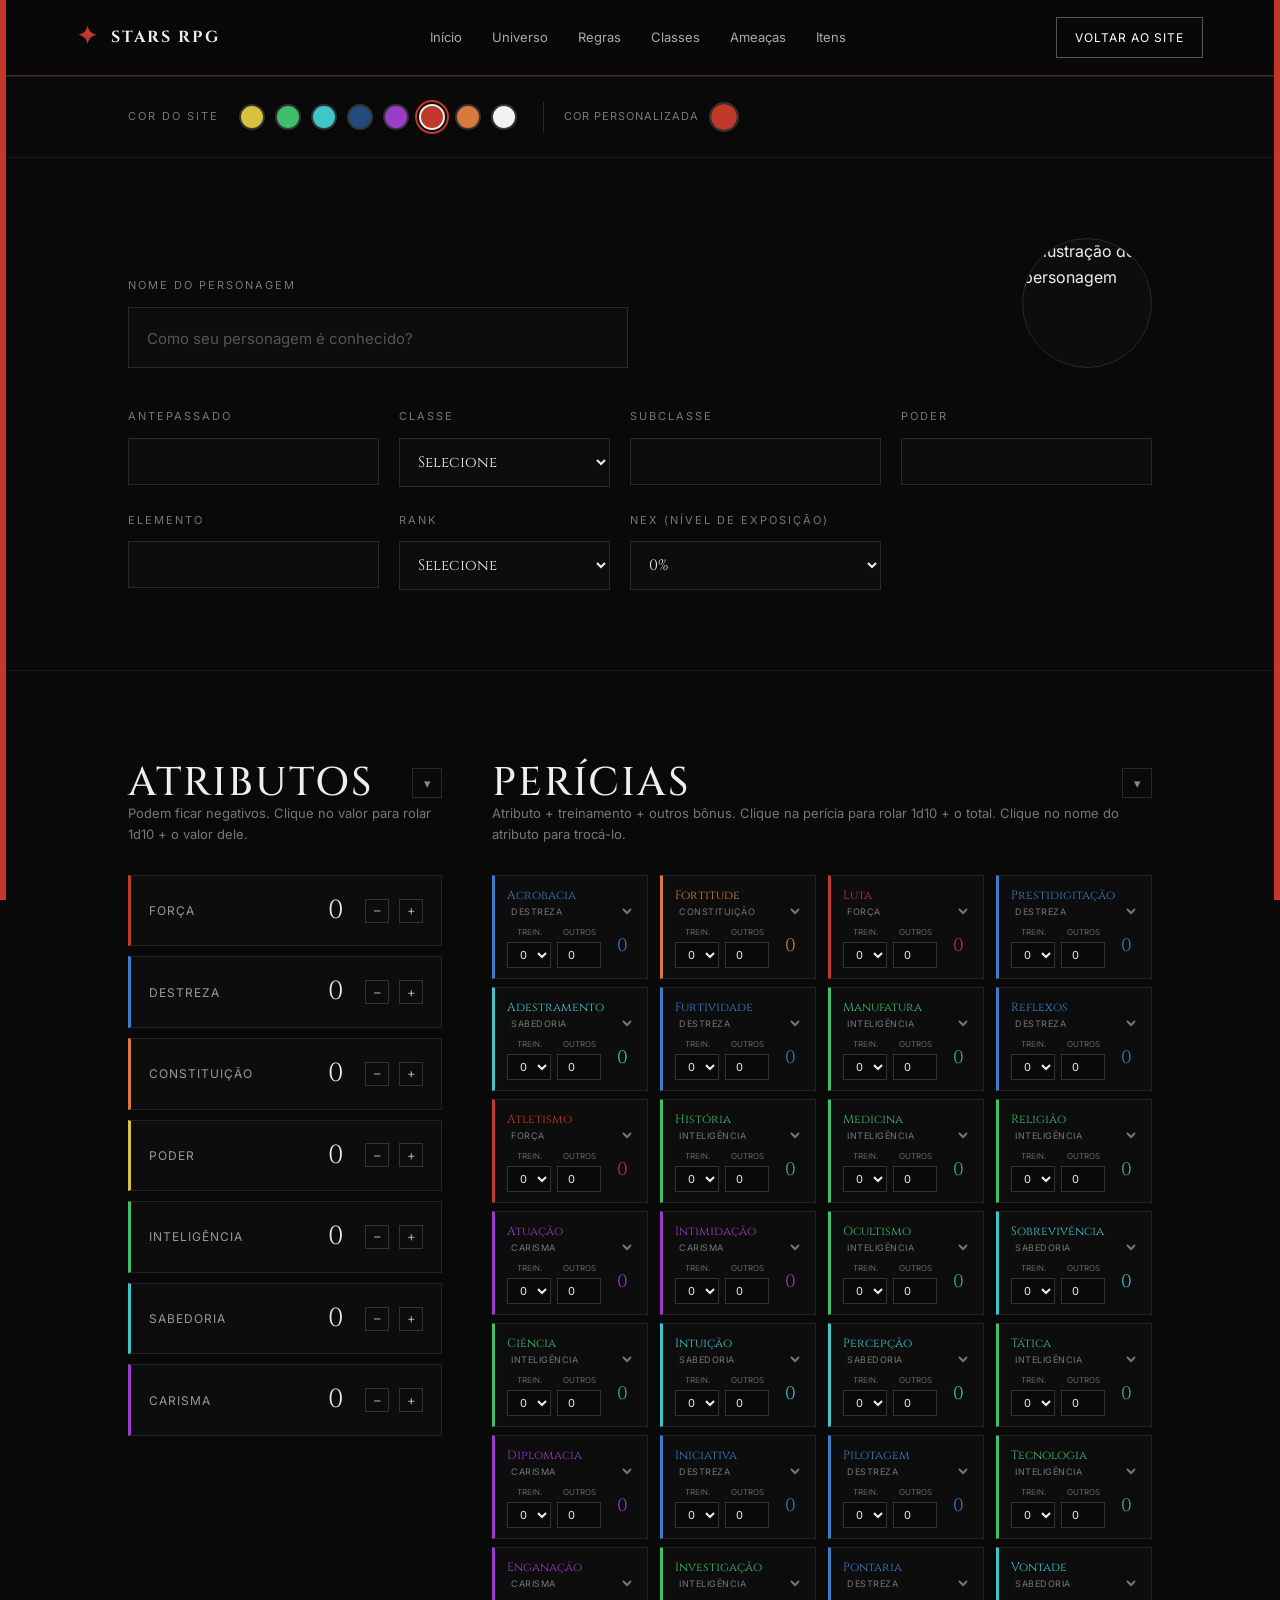
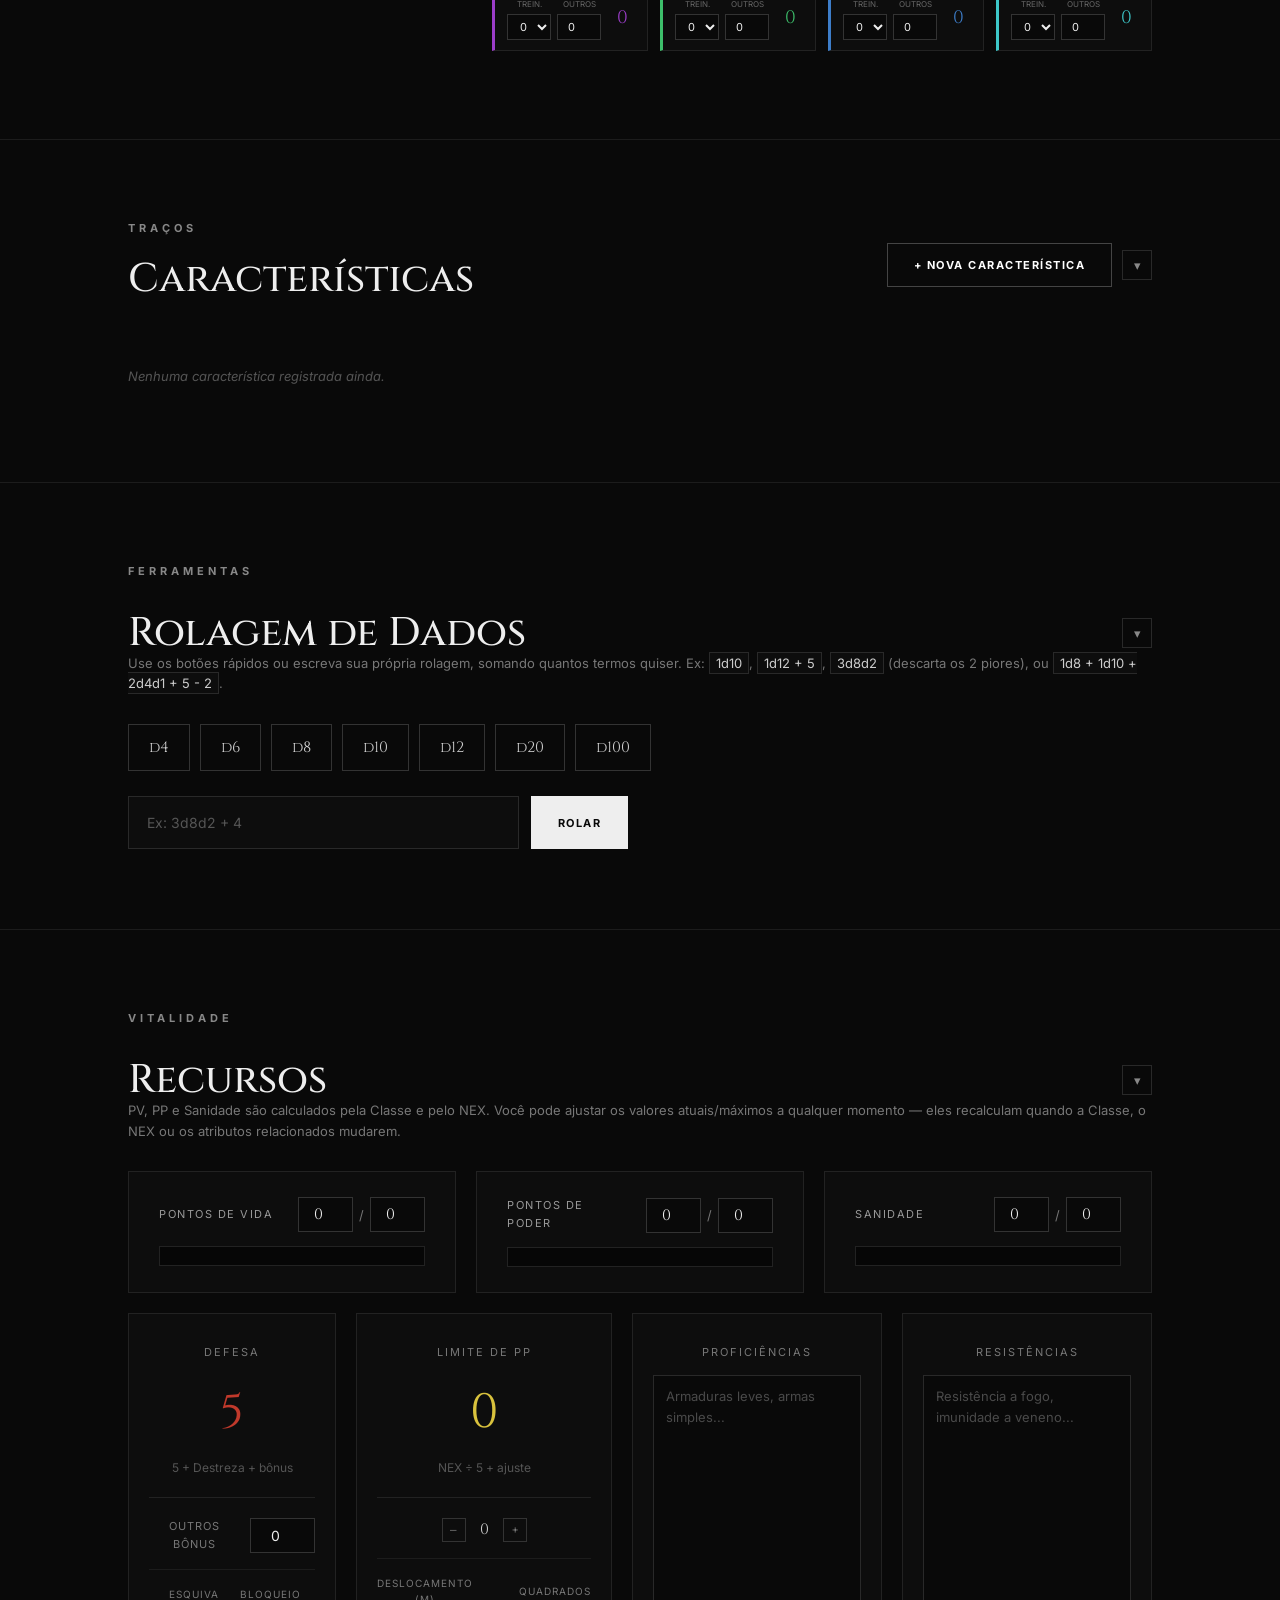
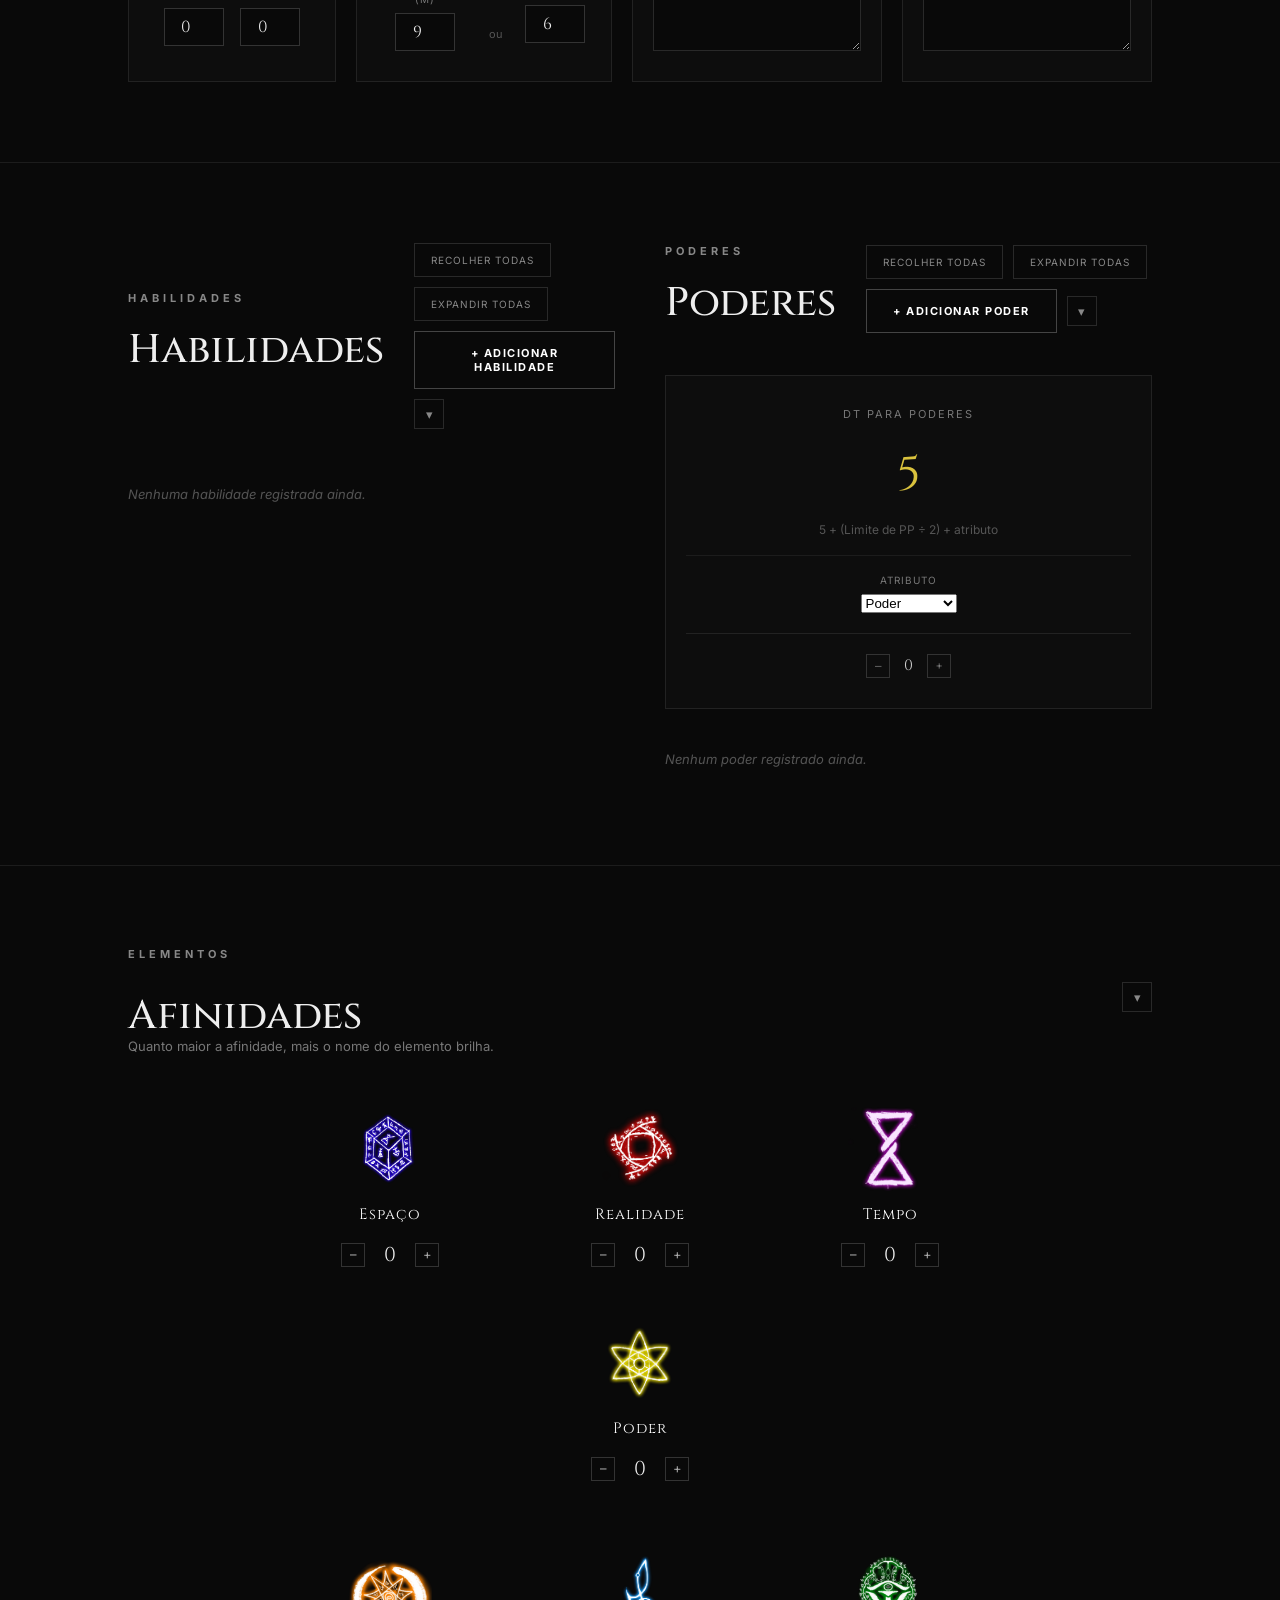
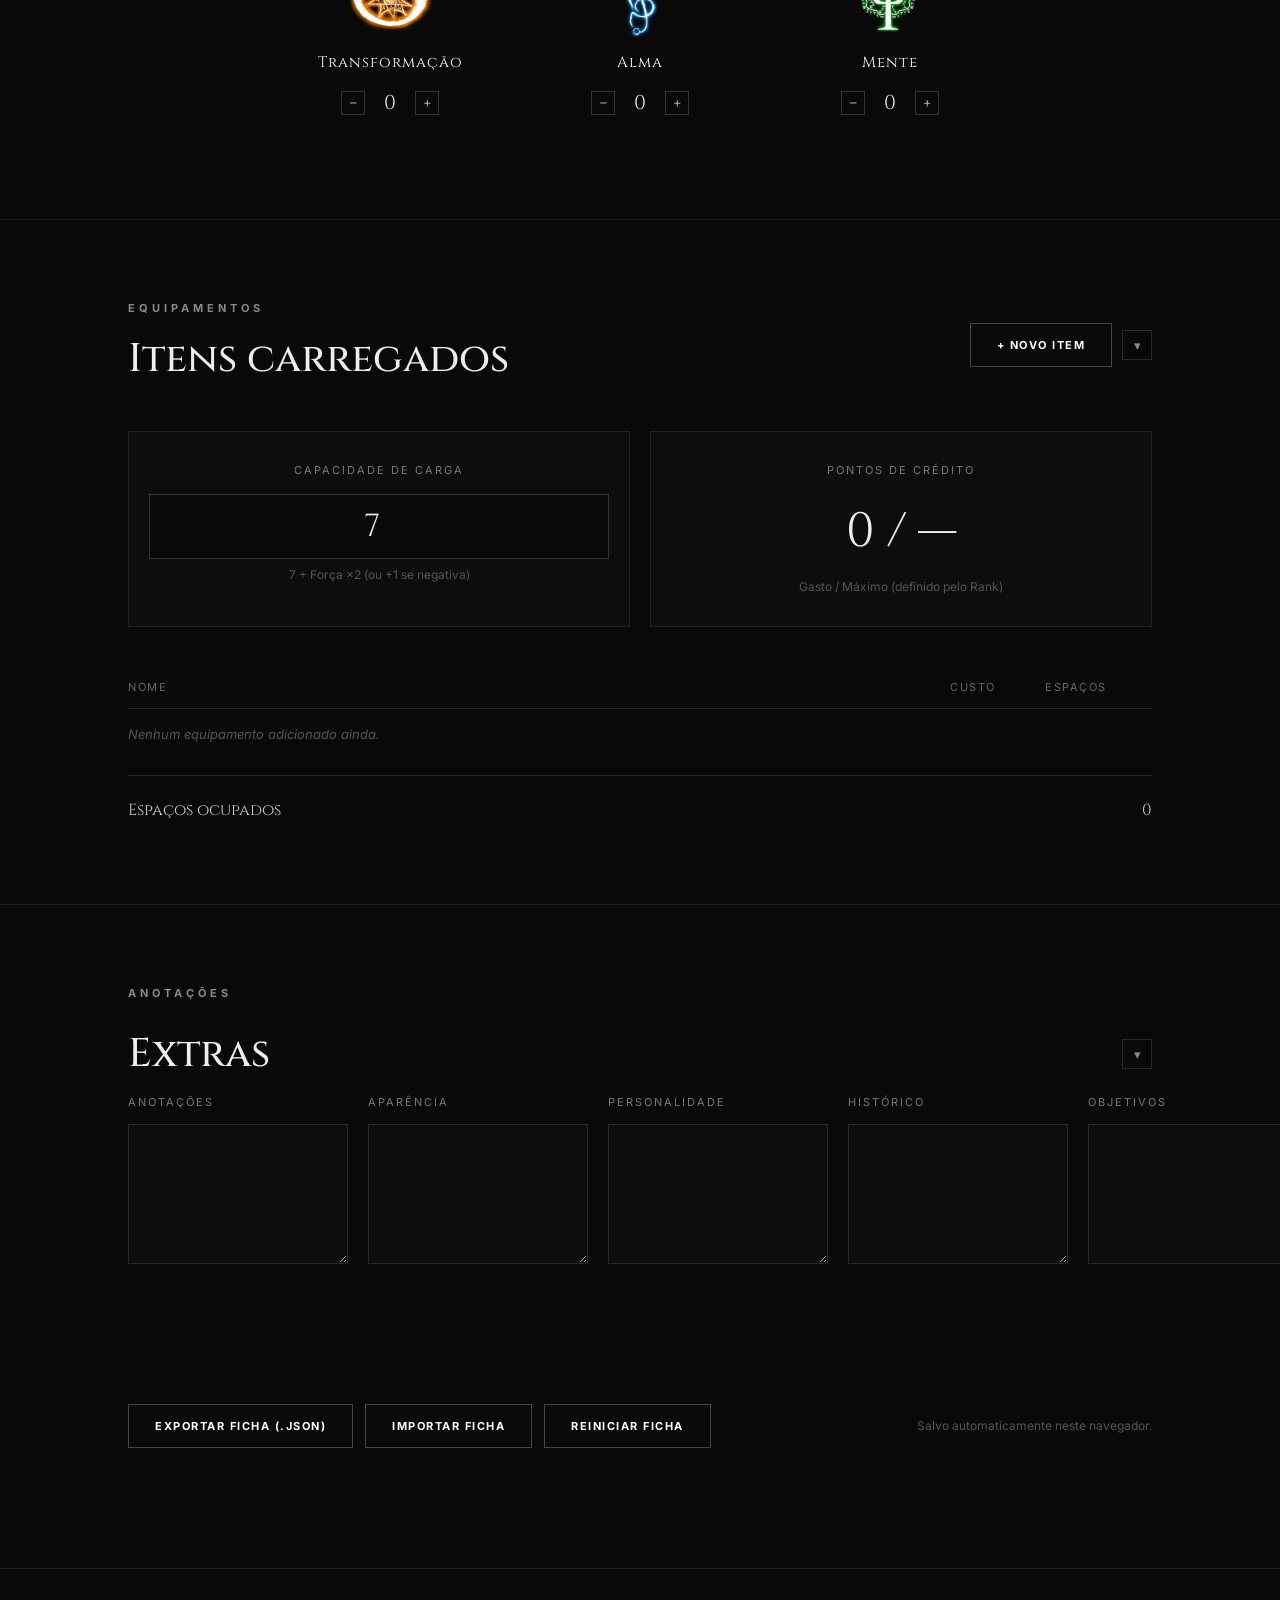
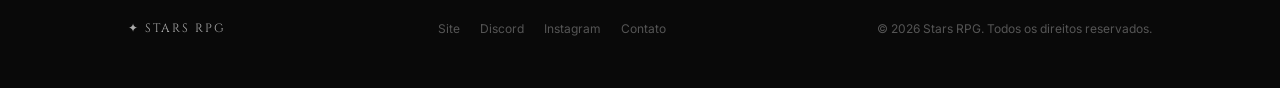
==== commit a652e018: "Add files via upload" ====
--- a/ficha.html
+++ b/ficha.html
@@ -13,6 +13,7 @@
 
     <link rel="stylesheet" href="style.css">
     <link rel="stylesheet" href="ficha.css">
+    <link rel="stylesheet" href="modal.css">
 </head>
 
 <body>
@@ -31,7 +32,7 @@
             <a href="index.html#universo">Universo</a>
             <a href="index.html#regras">Regras</a>
             <a href="index.html#classes">Classes</a>
-            <a href="index.html#bestiario">Bestiário</a>
+            <a href="bestiario.html">Ameaças</a>
             <a href="index.html#itens">Itens</a>
         </nav>
 
@@ -368,7 +369,7 @@
                                 Expandir todas
                             </button>
                             <button type="button" class="secondary-button" id="add-ability">
-                                + Nova habilidade
+                                + Adicionar Habilidade
                             </button>
                             <button type="button" class="section-toggle" data-section-toggle="habilidades" aria-label="Minimizar Habilidades">▾</button>
                         </div>
@@ -394,7 +395,7 @@
                                 Expandir todas
                             </button>
                             <button type="button" class="secondary-button" id="add-power">
-                                + Novo poder
+                                + Adicionar Poder
                             </button>
                             <button type="button" class="section-toggle" data-section-toggle="poderes" aria-label="Minimizar Poderes">▾</button>
                         </div>
@@ -677,12 +678,25 @@
     </footer>
 
 
+    <!-- ================= MODAL — ADICIONAR HABILIDADE/PODER ================= -->
+
+    <div class="modal-overlay" id="efeito-modal-overlay">
+        <div class="modal-sheet" id="efeito-modal">
+            <button type="button" class="modal-close" id="efeito-modal-close" aria-label="Fechar">✕</button>
+            <div id="efeito-modal-content"></div>
+        </div>
+    </div>
+
+
     <!-- ================= POP-UPS DE ROLAGEM ================= -->
 
     <div class="roll-toast-container" id="roll-toast-container"></div>
 
 
     <script src="script.js"></script>
+    <script src="dice.js"></script>
+    <script src="elementos.js"></script>
+    <script src="habilidades-poderes-data.js"></script>
     <script src="ficha.js"></script>
 
 </body>
--- a/ficha.css
+++ b/ficha.css
@@ -1272,6 +1272,265 @@
 
 
 /* =========================================
+   EFEITOS DO BANCO DE DADOS (habilidades/poderes vinculados)
+========================================= */
+
+.efeito-badge {
+    display: inline-block;
+
+    padding: 3px 9px;
+
+    font-size: 9px;
+    text-transform: uppercase;
+    letter-spacing: 1px;
+
+    border: 1px solid #333;
+
+    color: #999;
+
+    margin-right: 8px;
+}
+
+.efeito-badge-sistema {
+    border-color: var(--site-accent);
+    color: var(--site-accent);
+}
+
+.efeito-badge-exemplo {
+    border-color: #d97a3d;
+    color: #d97a3d;
+}
+
+.efeito-db-card {
+    border-style: dashed;
+}
+
+.efeito-db-title {
+    display: flex;
+
+    align-items: center;
+
+    flex-wrap: wrap;
+
+    gap: 4px 0;
+
+    padding-right: 40px;
+}
+
+.efeito-db-title h4 {
+    font-family: "Cinzel", serif;
+
+    font-size: 18px;
+
+    margin-right: 10px;
+}
+
+.efeito-db-meta {
+    font-size: 11px;
+
+    text-transform: uppercase;
+    letter-spacing: 1px;
+
+    color: #777;
+}
+
+.efeito-db-desc {
+    color: #999;
+
+    font-size: 14px;
+    line-height: 1.7;
+
+    margin-top: 14px;
+}
+
+.efeito-db-submeta {
+    color: #666;
+
+    font-size: 12px;
+
+    margin-top: 10px;
+}
+
+.efeito-anotacao {
+    display: flex;
+    flex-direction: column;
+
+    gap: 6px;
+
+    margin-top: 16px;
+
+    padding-top: 16px;
+
+    border-top: 1px solid #1c1c1c;
+
+    font-size: 10px;
+    text-transform: uppercase;
+    letter-spacing: 1px;
+
+    color: #777;
+}
+
+.efeito-anotacao input {
+    background: #090909;
+
+    border: 1px solid #292929;
+
+    color: #eee;
+
+    padding: 8px 10px;
+
+    font-family: "Inter", sans-serif;
+    font-size: 13px;
+
+    text-transform: none;
+    letter-spacing: normal;
+}
+
+.efeito-anotacao input:focus {
+    outline: none;
+    border-color: var(--site-accent);
+}
+
+
+/* =========================================
+   MODAL — SELECIONAR HABILIDADE/PODER
+========================================= */
+
+.efeito-picker-controls {
+    display: flex;
+
+    flex-wrap: wrap;
+
+    gap: 12px;
+
+    margin-bottom: 25px;
+}
+
+.efeito-picker-controls .efeito-search-input {
+    flex: 1 1 260px;
+
+    background: #0d0d0d;
+
+    border: 1px solid #292929;
+
+    color: #eee;
+
+    padding: 10px 12px;
+
+    font-family: "Inter", sans-serif;
+    font-size: 13px;
+}
+
+.efeito-picker-controls .efeito-search-input:focus {
+    outline: none;
+    border-color: var(--site-accent);
+}
+
+.efeito-picker-controls .efeito-search-input::placeholder {
+    color: #555;
+}
+
+.efeito-picker-controls select {
+    flex: 0 0 auto;
+
+    background: #0d0d0d;
+
+    border: 1px solid #292929;
+
+    color: #eee;
+
+    padding: 10px 12px;
+
+    font-family: "Inter", sans-serif;
+    font-size: 13px;
+}
+
+.efeito-picker-groups {
+    max-height: 50vh;
+
+    overflow-y: auto;
+
+    padding-right: 6px;
+}
+
+.efeito-grupo {
+    margin-bottom: 22px;
+}
+
+.efeito-grupo-titulo {
+    font-family: "Cinzel", serif;
+
+    font-size: 13px;
+
+    text-transform: uppercase;
+    letter-spacing: 1.5px;
+
+    color: var(--site-accent);
+
+    margin-bottom: 10px;
+}
+
+.efeito-picker-list {
+    display: flex;
+    flex-direction: column;
+
+    gap: 8px;
+}
+
+.efeito-picker-item {
+    display: flex;
+
+    align-items: center;
+
+    justify-content: space-between;
+
+    width: 100%;
+
+    padding: 12px 16px;
+
+    background: #0d0d0d;
+
+    border: 1px solid #222;
+
+    color: #ddd;
+
+    font-family: "Inter", sans-serif;
+    font-size: 14px;
+
+    text-align: left;
+
+    cursor: pointer;
+
+    transition: 0.2s;
+}
+
+.efeito-picker-item:hover {
+    border-color: var(--site-accent);
+    background: #111;
+}
+
+.efeito-picker-footer {
+    display: flex;
+
+    justify-content: flex-end;
+
+    margin-top: 25px;
+
+    padding-top: 20px;
+
+    border-top: 1px solid #1c1c1c;
+}
+
+.efeito-preview {
+    max-height: 55vh;
+
+    overflow-y: auto;
+
+    padding-right: 6px;
+}
+
+
+/* =========================================
    CARACTERÍSTICAS
 ========================================= */
 
--- a/modal.css
+++ b/modal.css
@@ -0,0 +1,84 @@
+/* =========================================
+   MODAL.CSS — modal genérico compartilhado
+========================================= */
+/*
+   Usado pela ficha de personagem (picker de habilidades/poderes) e pelo
+   bestiário (ficha de ameaça). A variável --elemento-glow é opcional:
+   qualquer página pode setá-la via JS (element.style.setProperty) para
+   dar um brilho colorido ao modal; sem ela, fica neutro.
+*/
+
+.modal-overlay {
+    display: none;
+
+    position: fixed;
+    inset: 0;
+
+    background: rgba(5, 5, 5, 0.85);
+
+    z-index: 4000;
+
+    padding: 40px 5%;
+
+    overflow-y: auto;
+}
+
+.modal-overlay.is-open {
+    display: block;
+}
+
+.modal-sheet {
+    position: relative;
+
+    max-width: 900px;
+
+    margin: 0 auto;
+
+    background: color-mix(in srgb, var(--elemento-glow, #0a0a0a) 6%, #0a0a0a);
+
+    border: 1px solid #292929;
+    border-top: 3px solid var(--elemento-glow, #292929);
+
+    box-shadow: 0 0 70px 0 color-mix(in srgb, var(--elemento-glow, transparent) 30%, transparent), 0 25px 60px rgba(0, 0, 0, 0.6);
+
+    padding: 50px;
+
+    transition: box-shadow 0.4s ease, border-color 0.4s ease, background 0.4s ease;
+}
+
+.modal-close {
+    position: absolute;
+
+    top: 20px;
+    right: 20px;
+
+    width: 36px;
+    height: 36px;
+
+    background: transparent;
+
+    border: 1px solid #333;
+
+    color: #999;
+
+    font-size: 16px;
+
+    transition: 0.2s;
+}
+
+.modal-close:hover {
+    border-color: var(--site-accent);
+    color: var(--site-accent);
+}
+
+@media (max-width: 900px) {
+    .modal-sheet {
+        padding: 35px 25px;
+    }
+}
+
+@media (max-width: 600px) {
+    .modal-overlay {
+        padding: 20px 4%;
+    }
+}
